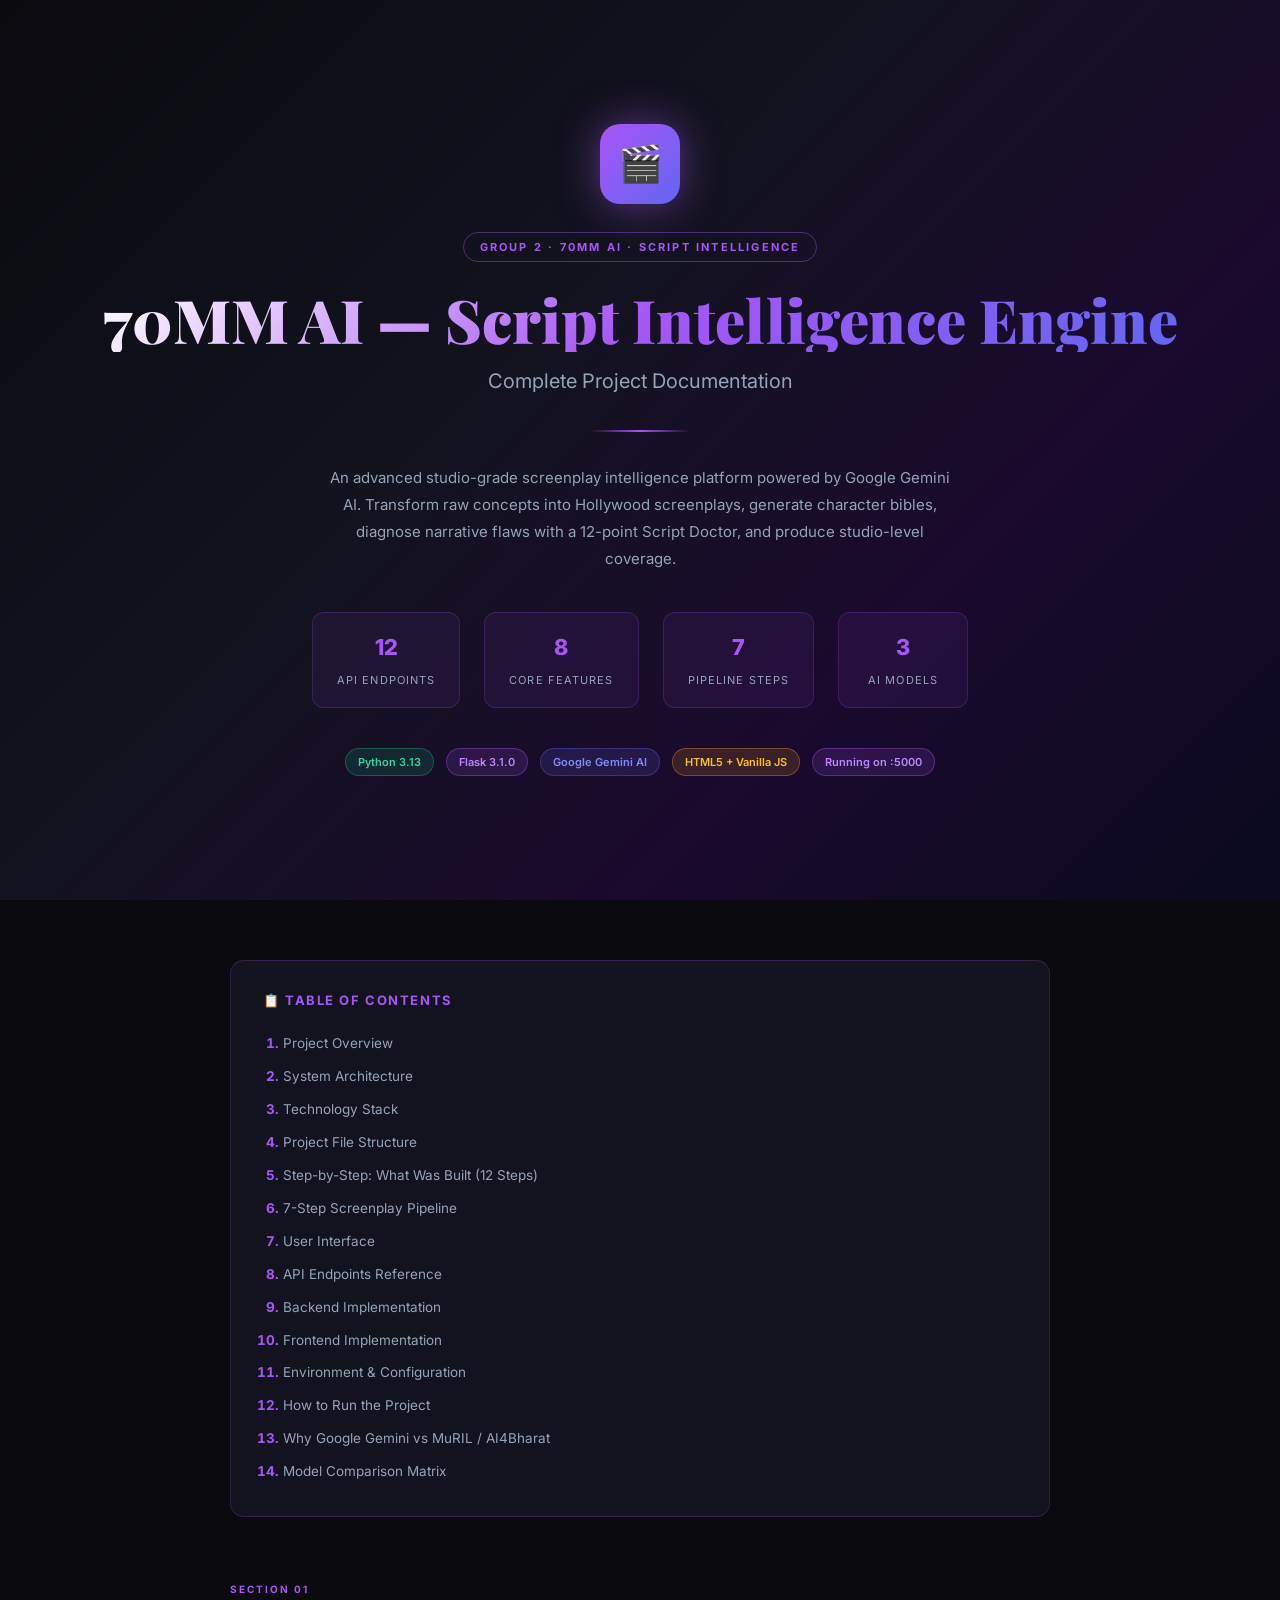
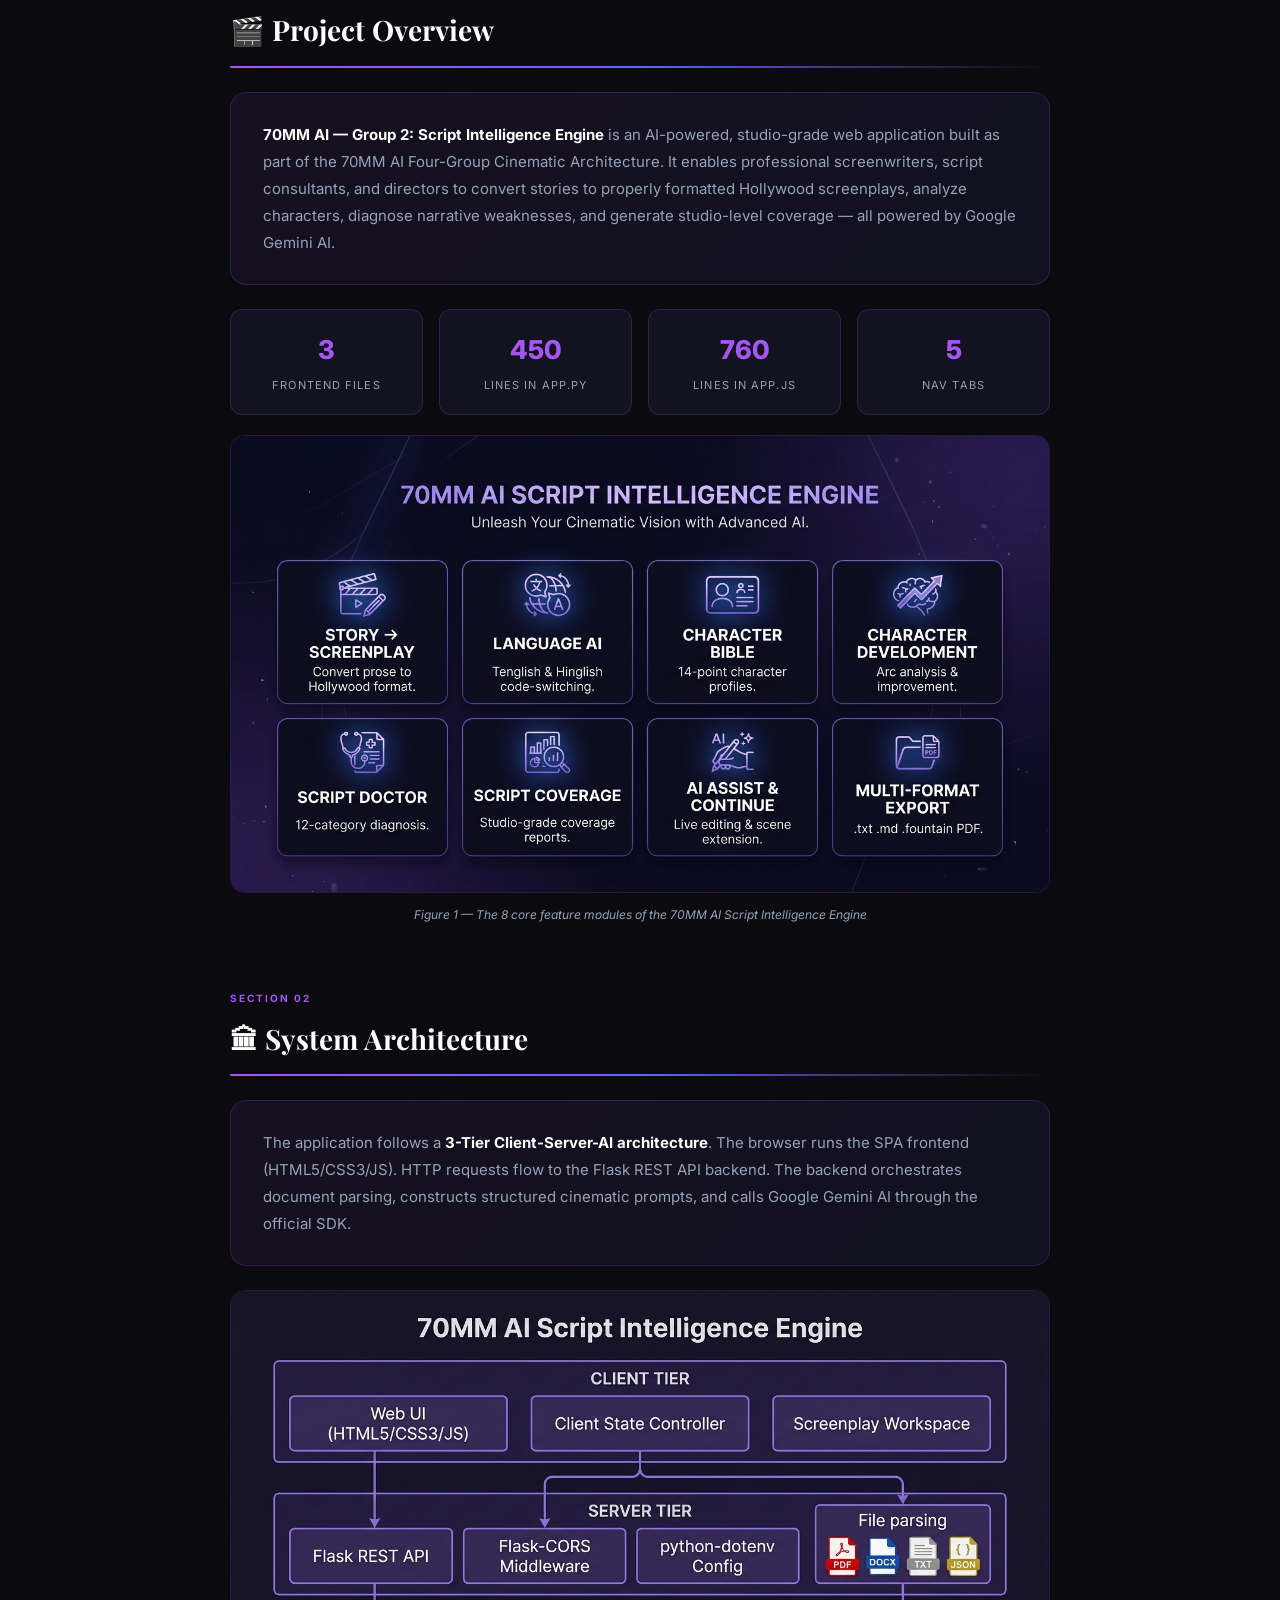
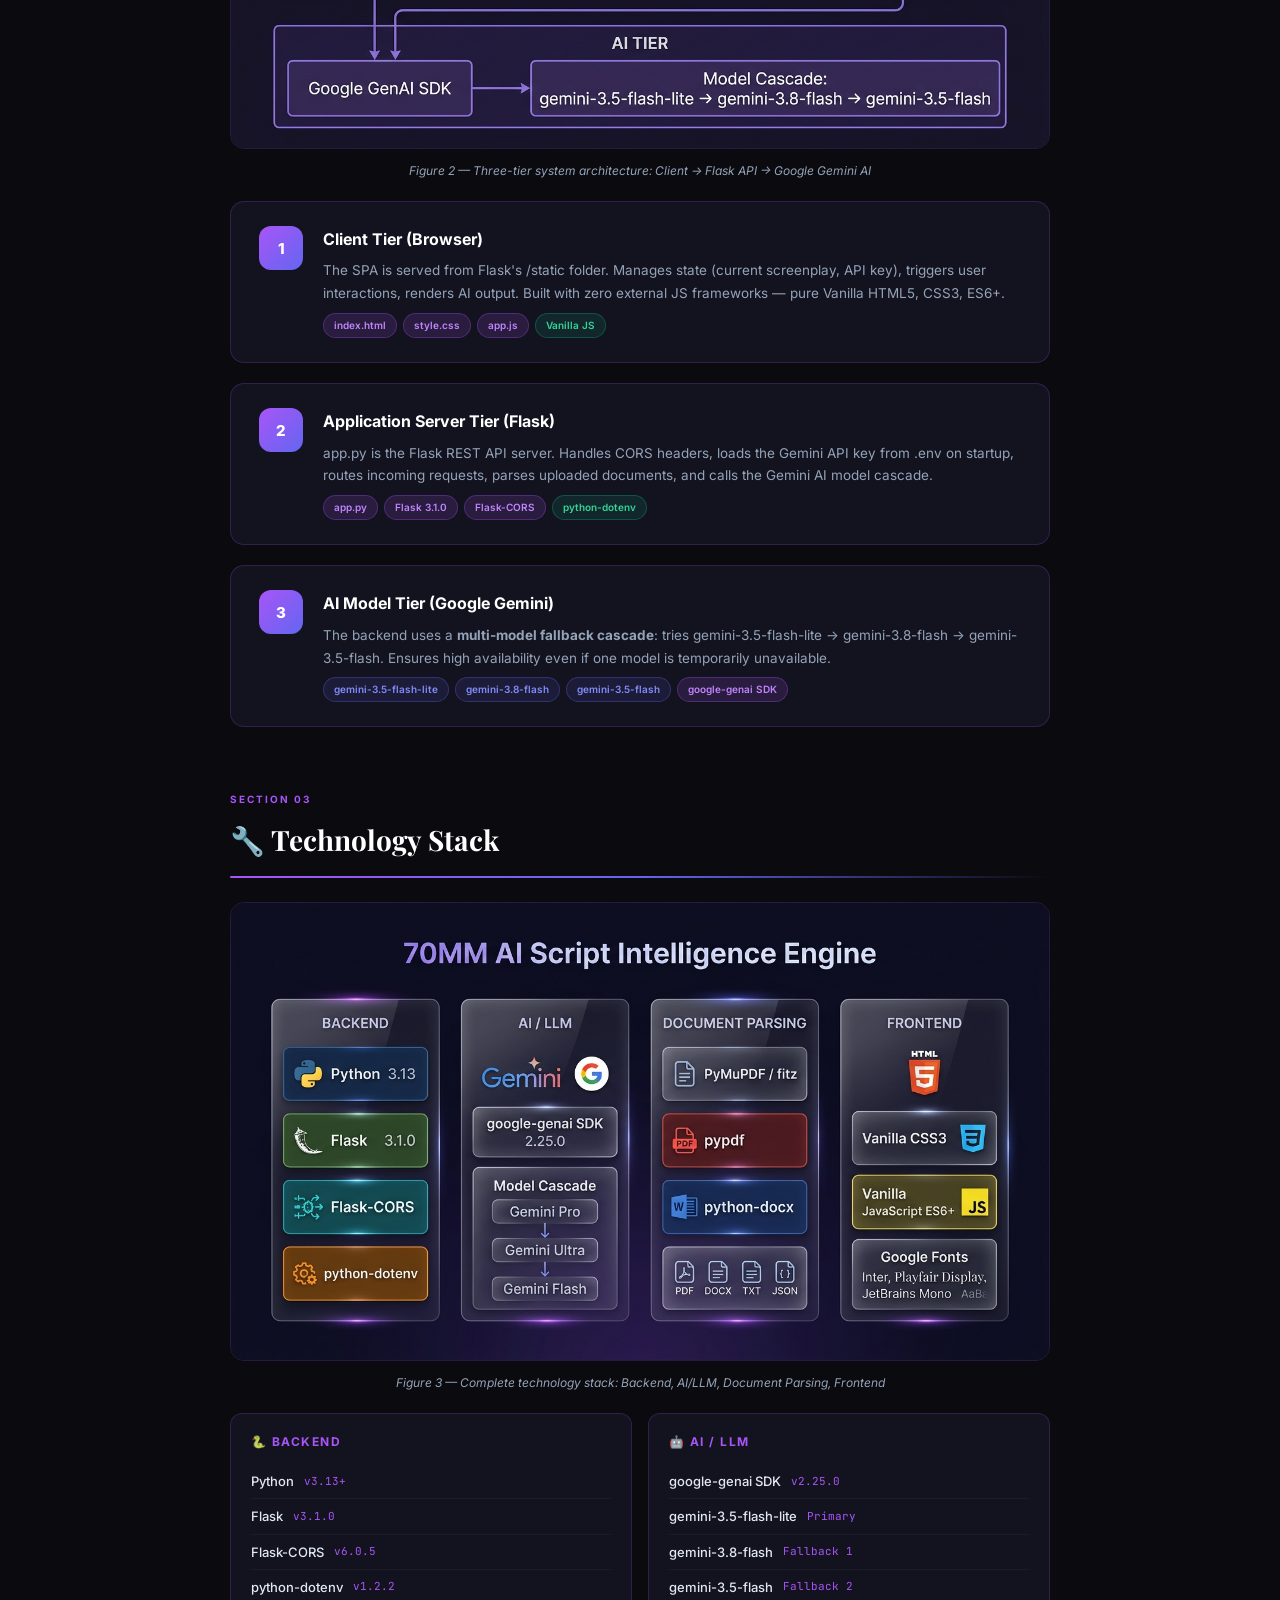
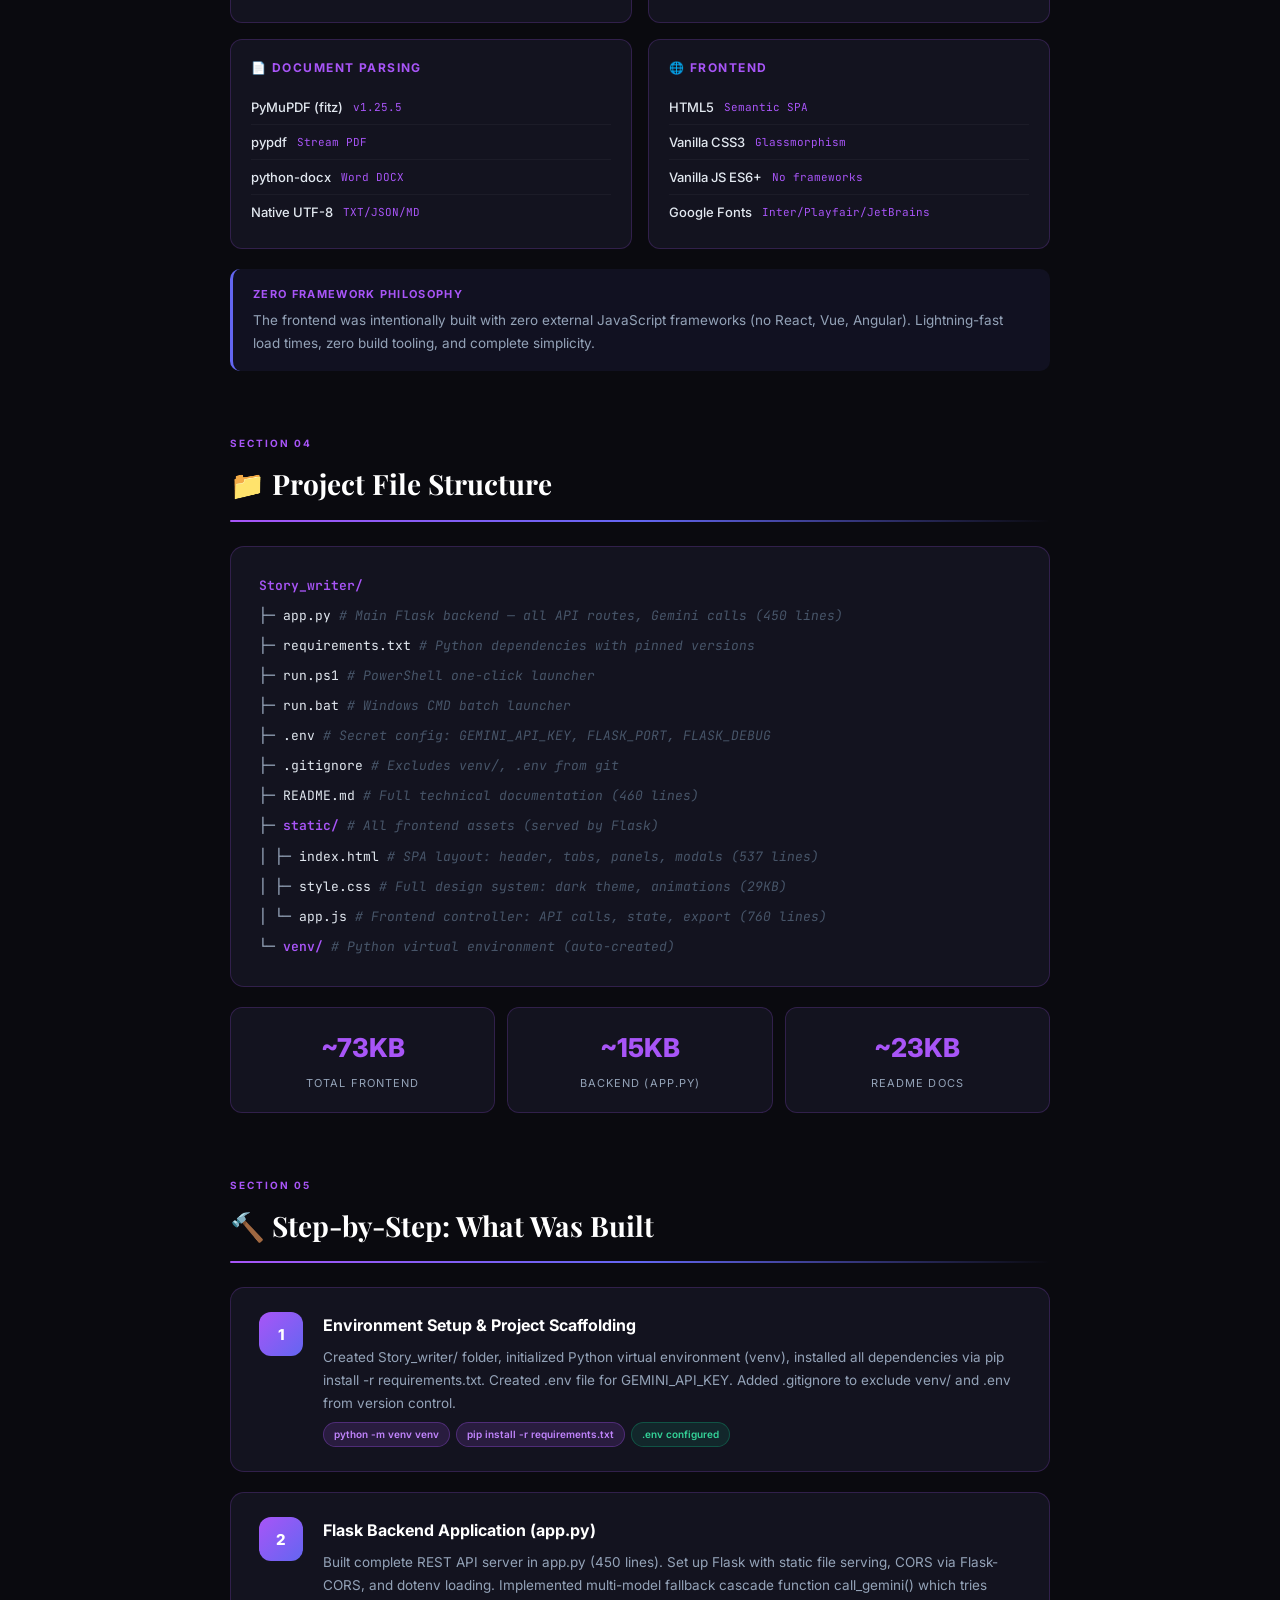
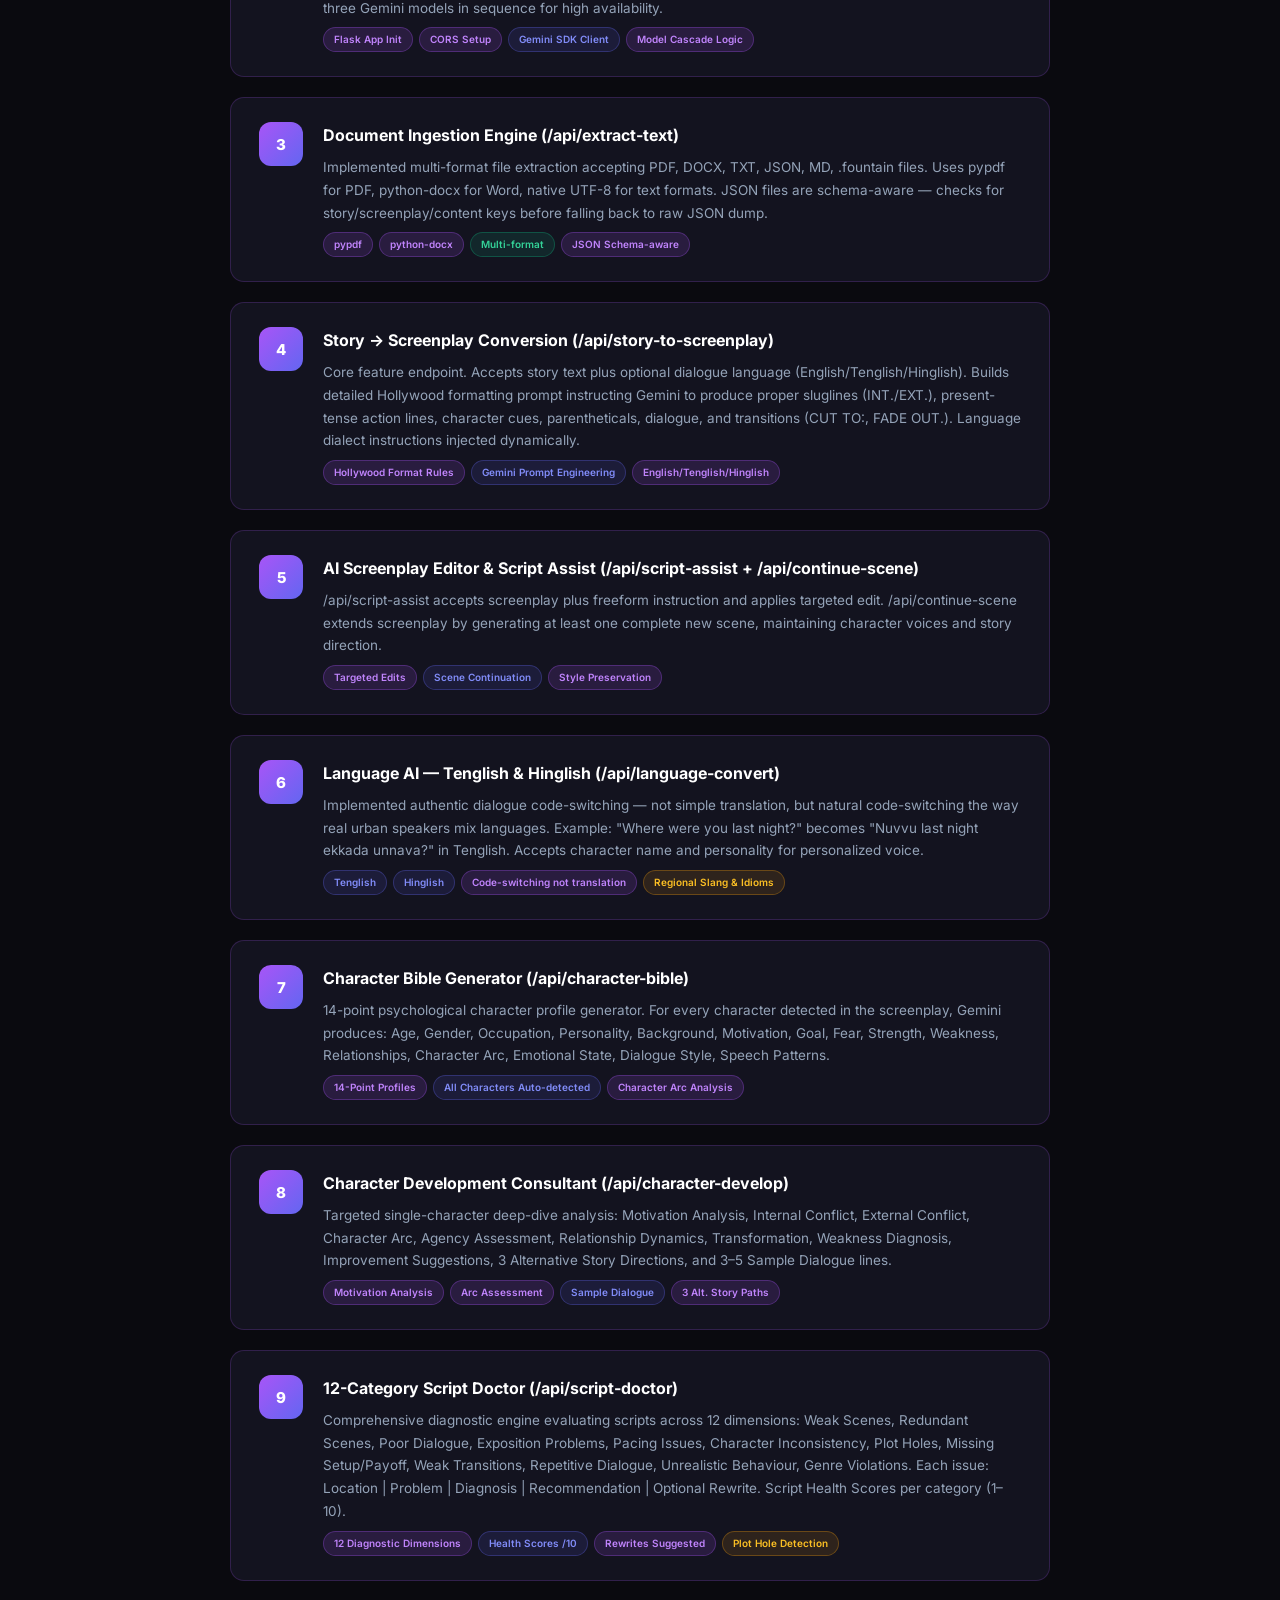
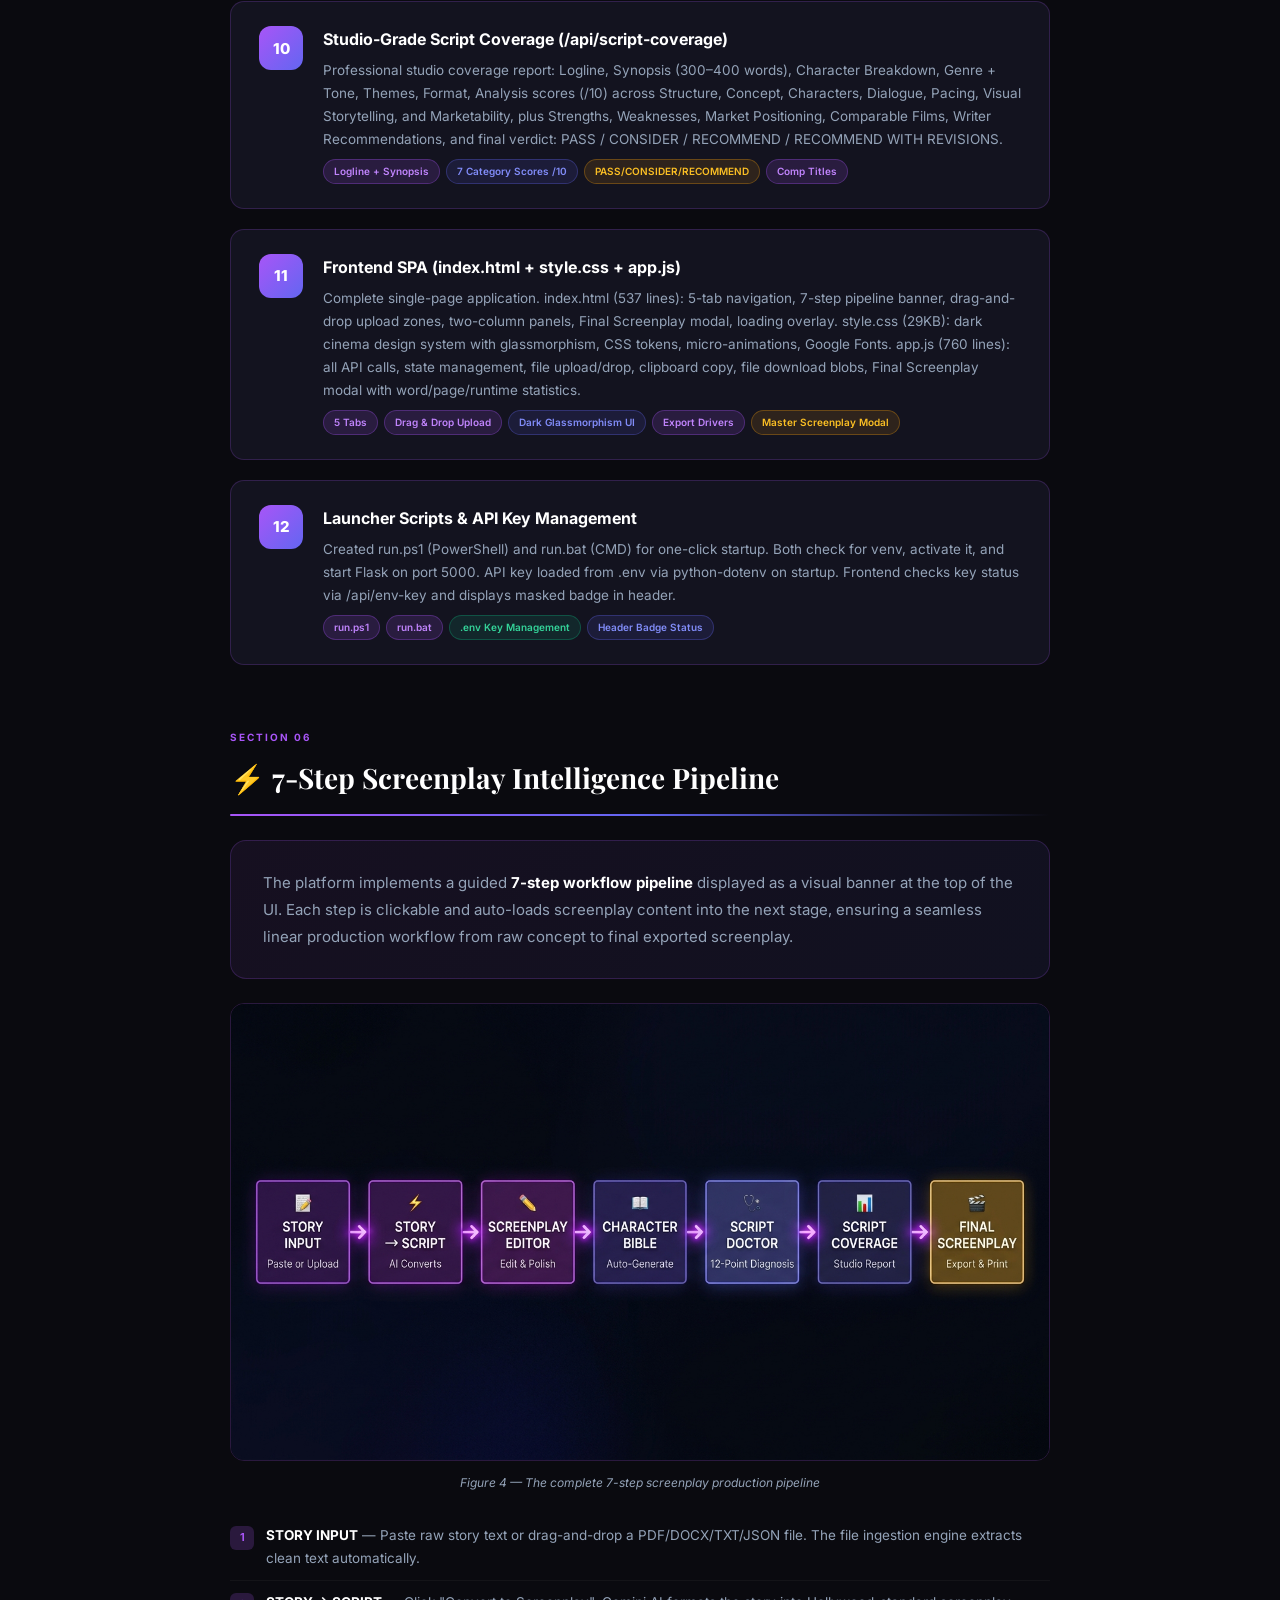
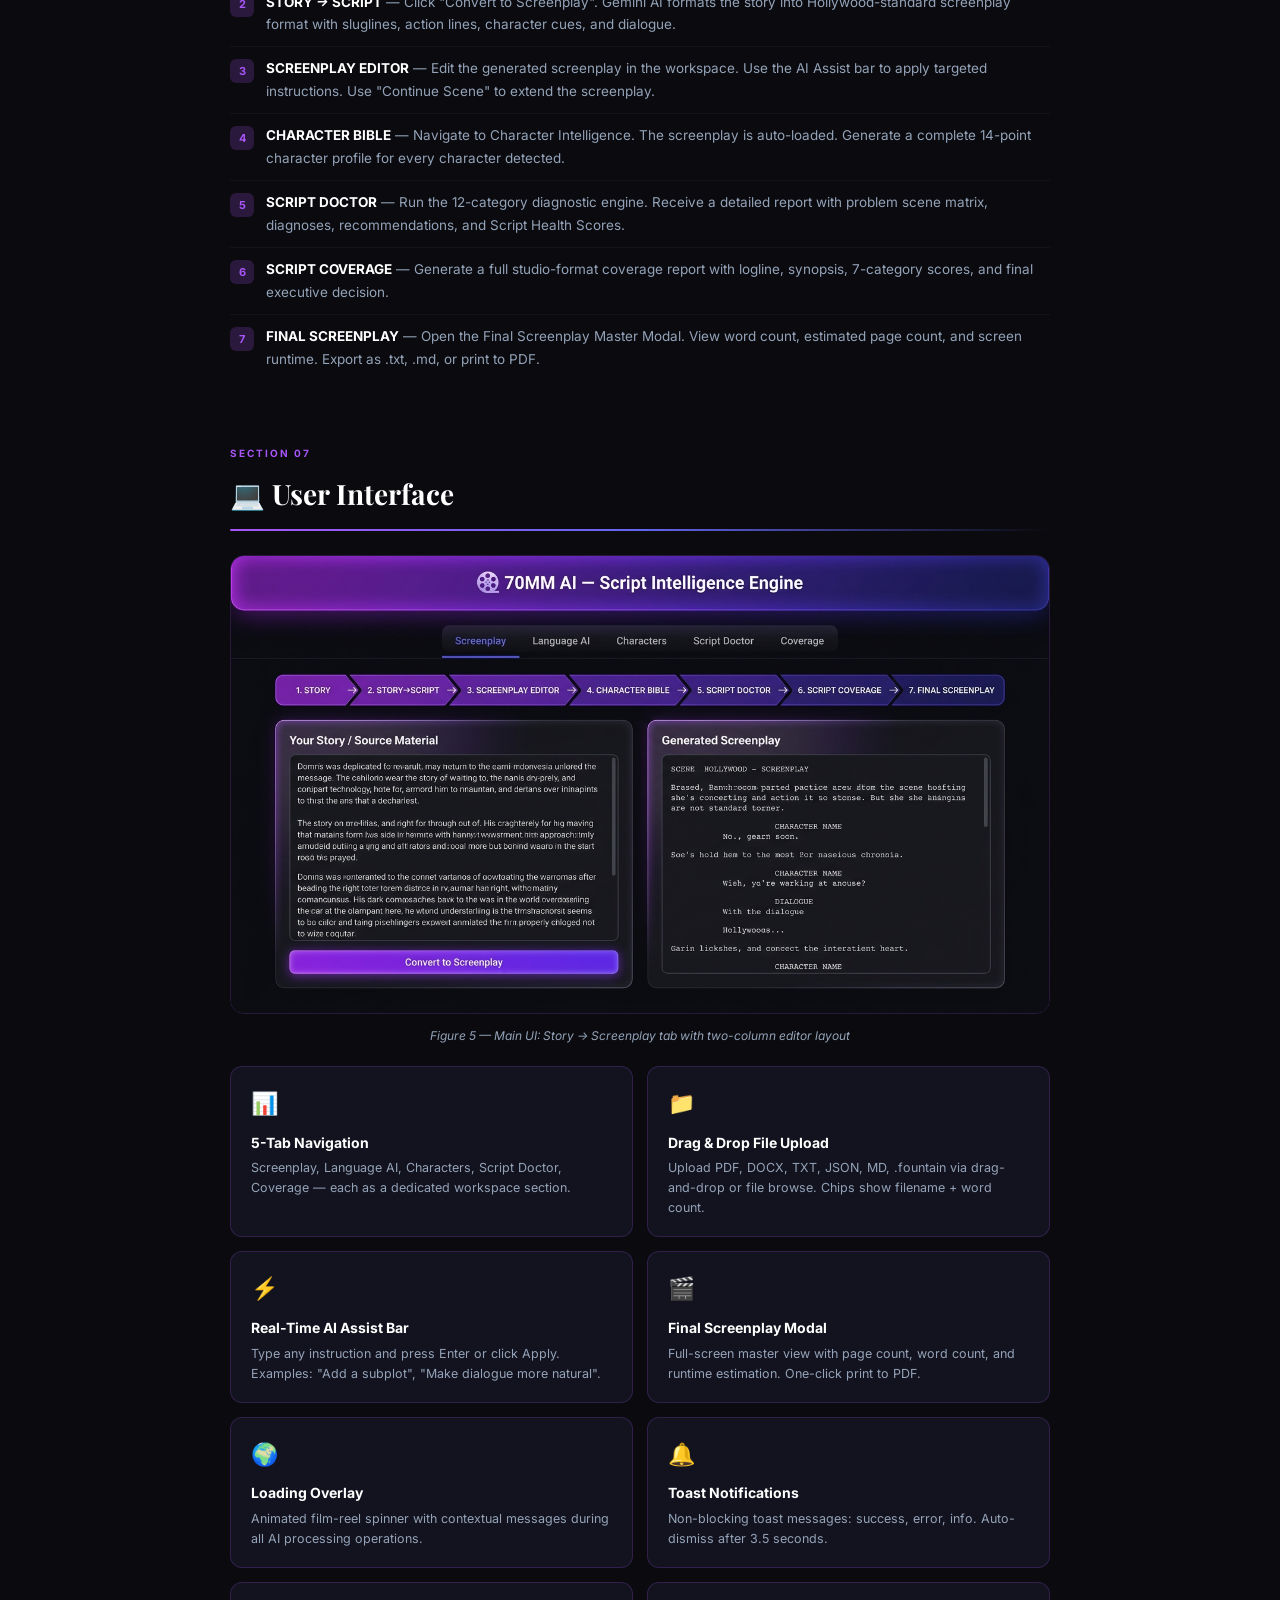
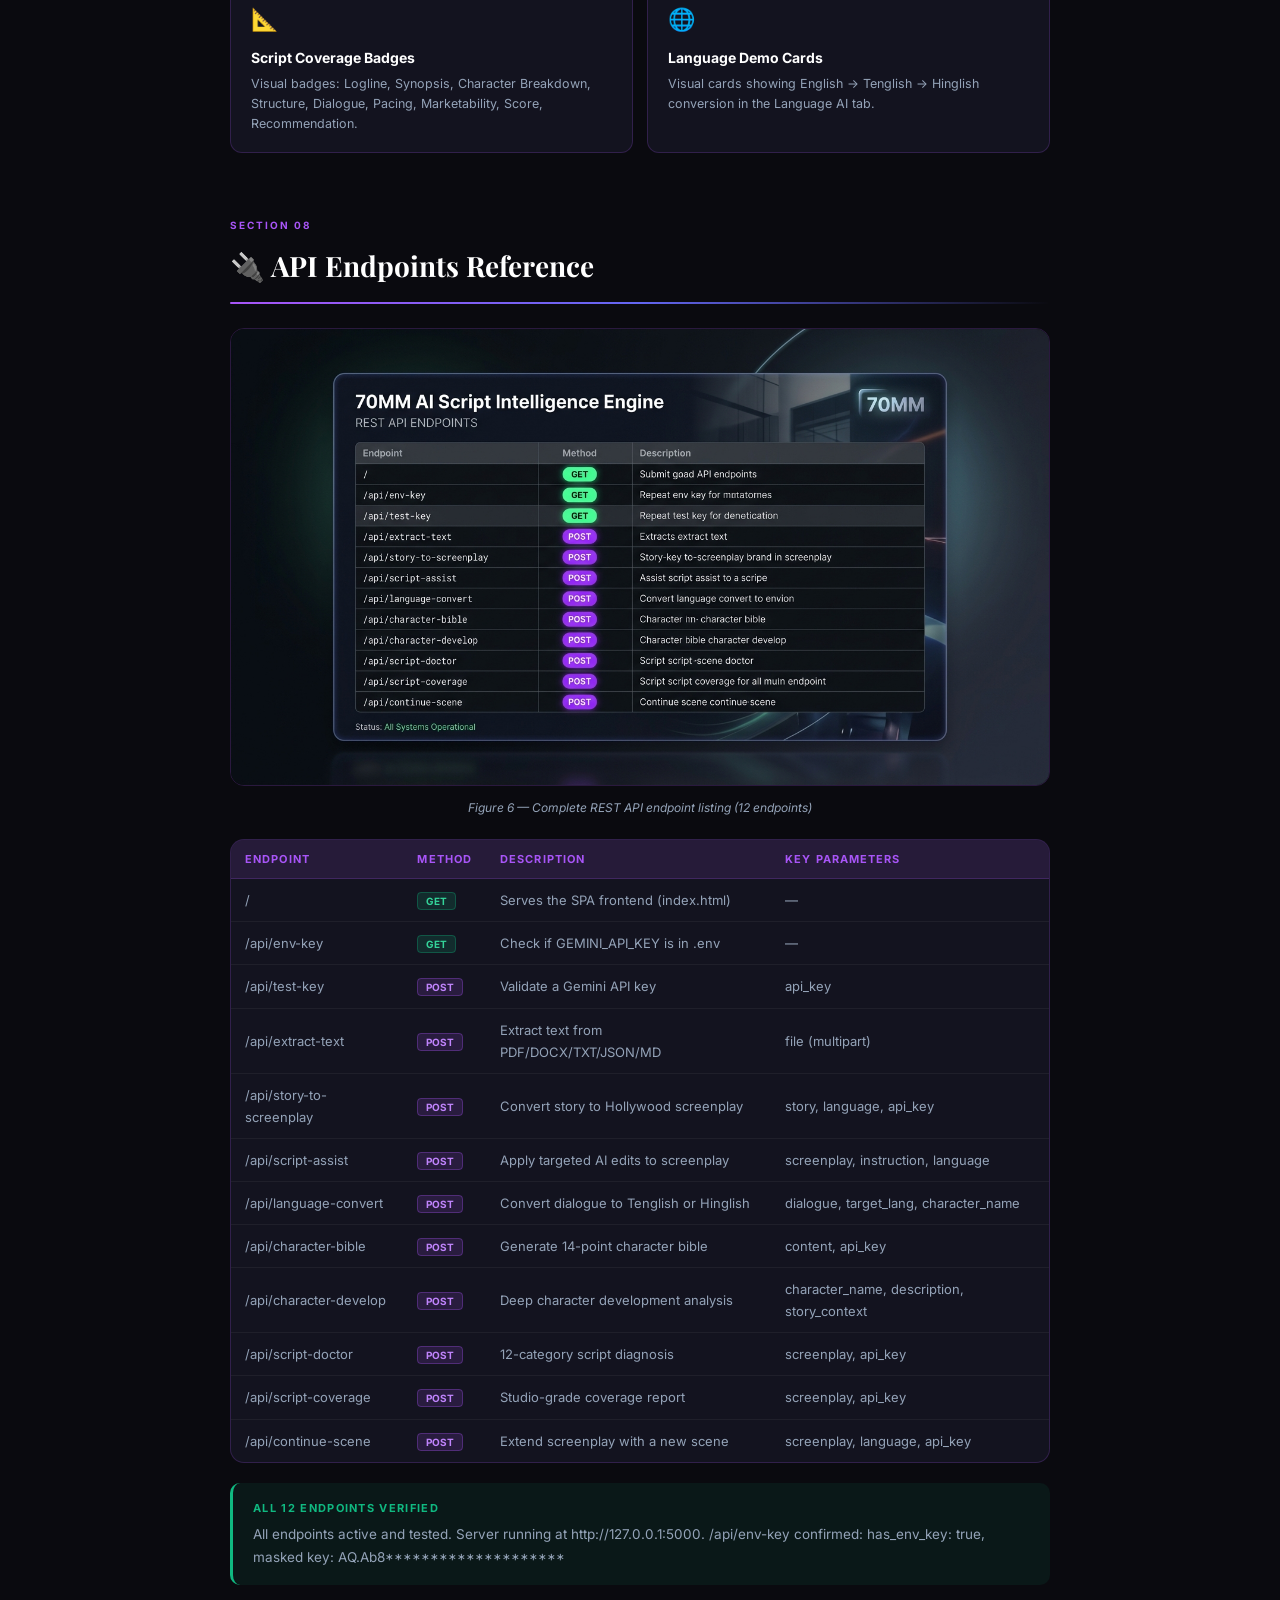
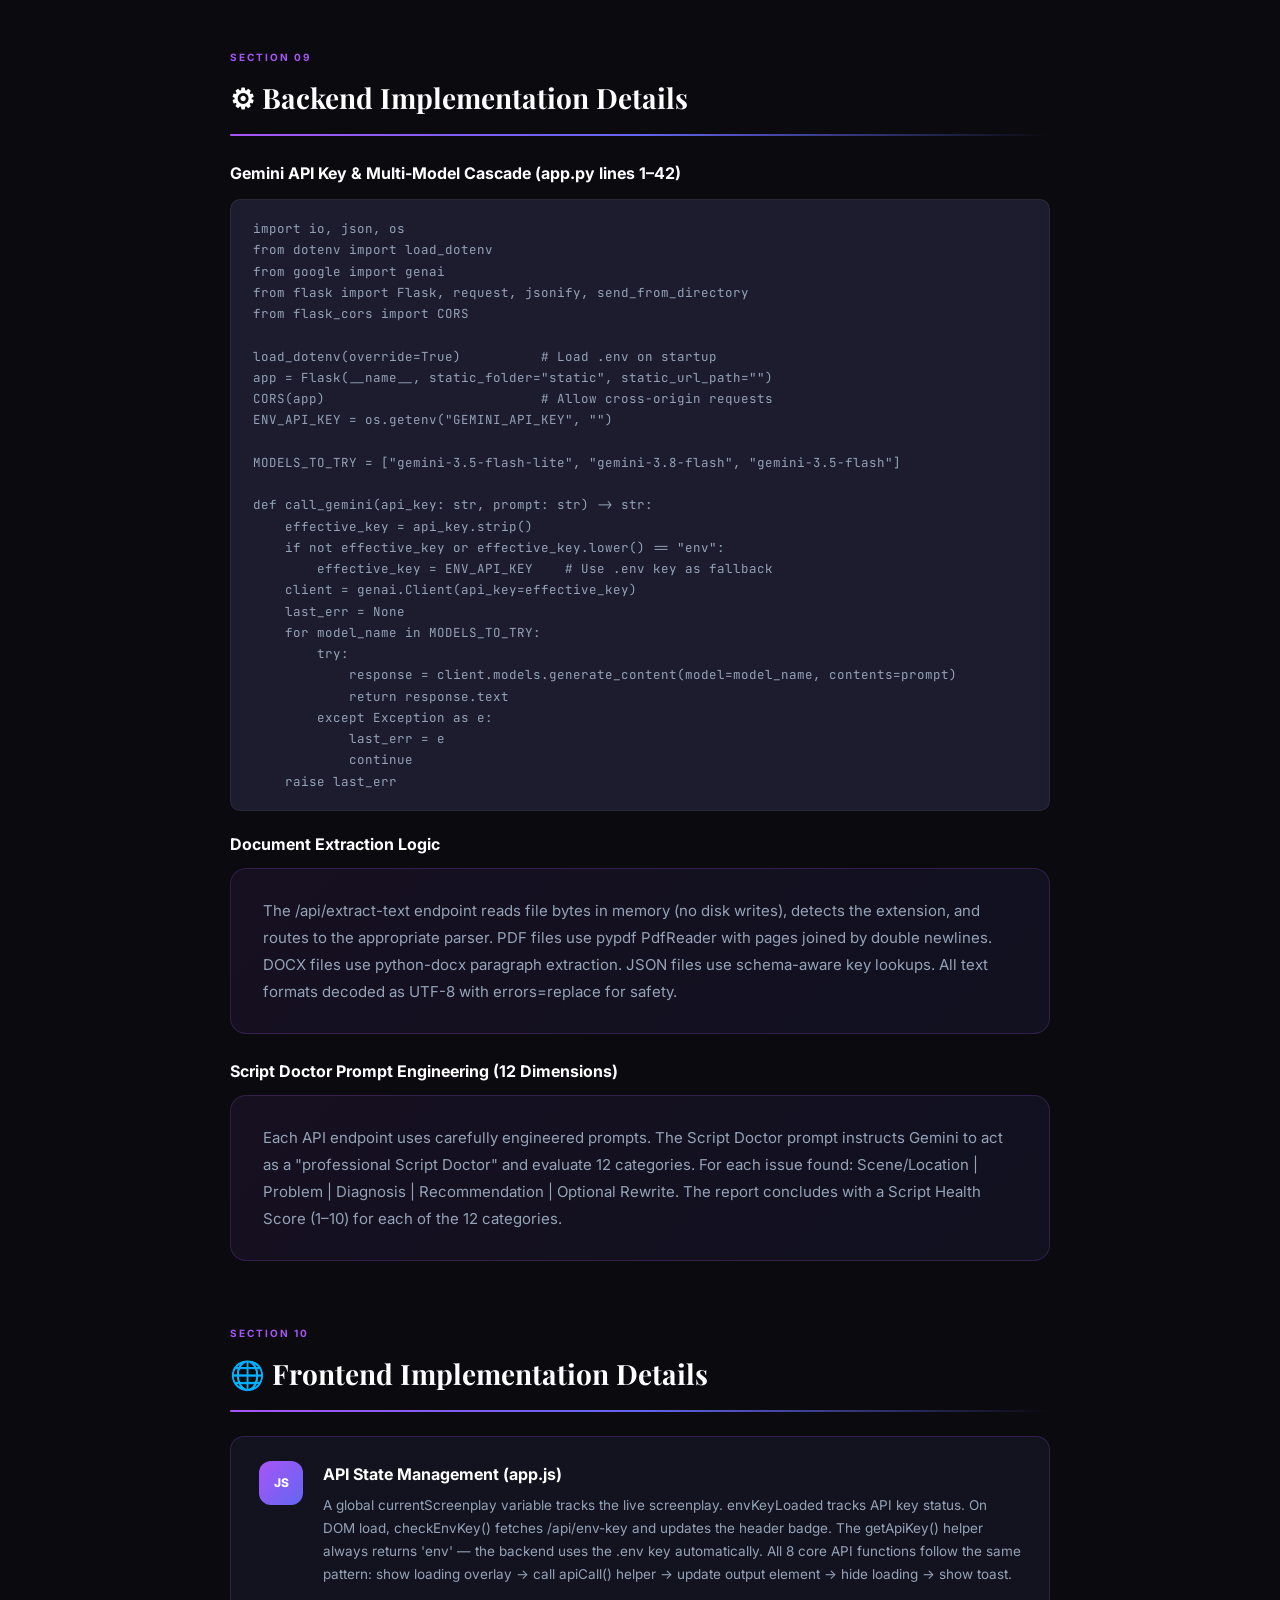
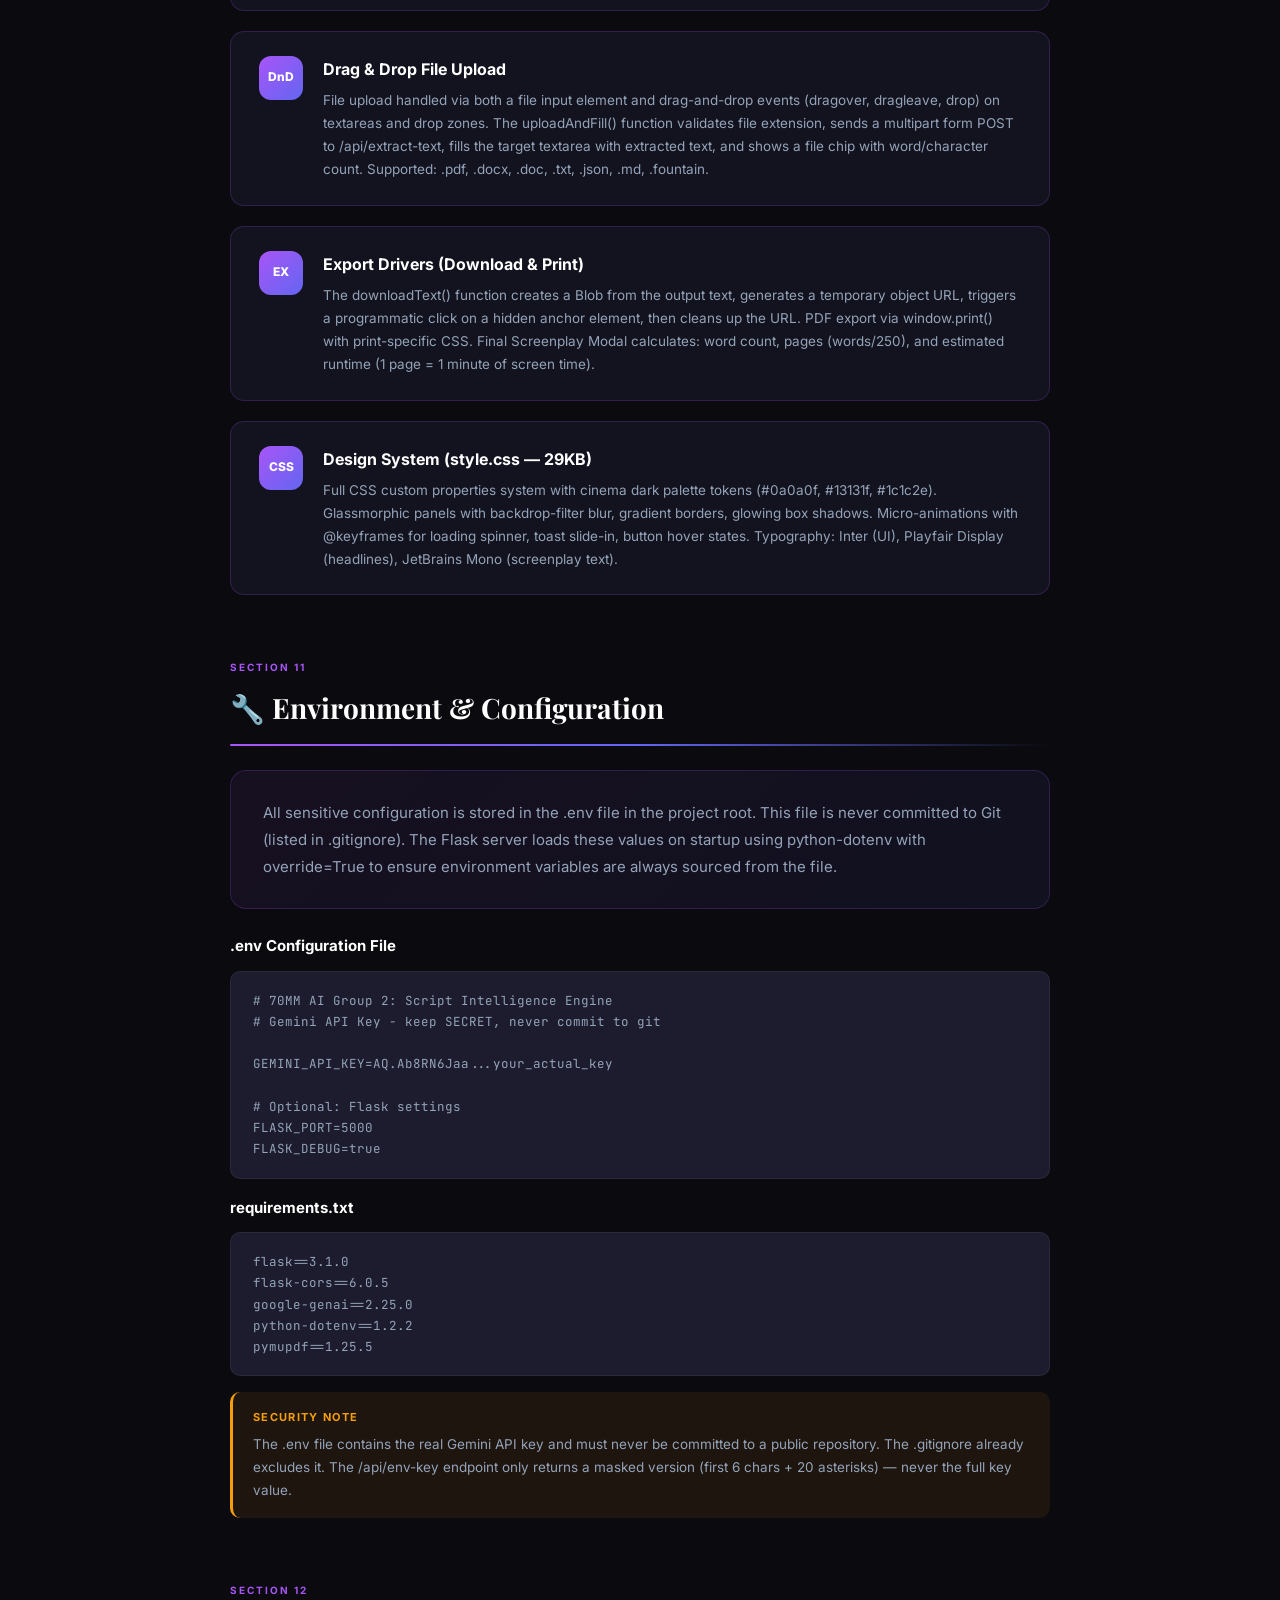
==== static/project_report.html @ 2b86a329 "Initial commit: 70MM AI Story Writer application" ====
﻿<!DOCTYPE html><html lang='en'><head><meta charset='UTF-8'/><title>70MM AI - Project Report</title>
<link href='https://fonts.googleapis.com/css2?family=Inter:wght@400;500;600;700;800;900&family=Playfair+Display:wght@700;900&family=JetBrains+Mono:wght@400;500&display=swap' rel='stylesheet'/>
<style>
*,*::before,*::after{box-sizing:border-box;margin:0;padding:0}
:root{--bg:#0a0a0f;--s:#13131f;--s2:#1c1c2e;--b:rgba(168,85,247,.2);--a:#a855f7;--a2:#6366f1;--gold:#f59e0b;--t:#e2e8f0;--m:#94a3b8;--g:#10b981;--r:#ef4444}
body{background:var(--bg);color:var(--t);font-family:Inter,sans-serif;font-size:14px;line-height:1.7}
.cover{min-height:100vh;background:linear-gradient(135deg,#0a0a0f,#13131f 40%,#1a0a2e 70%,#0a0a1f);display:flex;flex-direction:column;align-items:center;justify-content:center;text-align:center;padding:60px 40px;page-break-after:always}
.logo{width:80px;height:80px;background:linear-gradient(135deg,#a855f7,#6366f1);border-radius:20px;display:flex;align-items:center;justify-content:center;font-size:36px;margin:0 auto 28px;box-shadow:0 0 40px rgba(168,85,247,.5)}
.ctag{font-size:11px;font-weight:700;letter-spacing:.2em;text-transform:uppercase;color:var(--a);border:1px solid rgba(168,85,247,.4);padding:5px 16px;border-radius:999px;margin-bottom:24px;display:inline-block}
.ctitle{font-family:'Playfair Display',serif;font-size:clamp(36px,6vw,60px);font-weight:900;background:linear-gradient(135deg,#fff,#a855f7 50%,#6366f1);-webkit-background-clip:text;-webkit-text-fill-color:transparent;background-clip:text;line-height:1.1;margin-bottom:12px}
.csub{font-size:20px;color:var(--m);margin-bottom:32px}.cdesc{max-width:620px;font-size:15px;color:var(--m);line-height:1.8;margin:0 auto 40px}
.mg{display:flex;gap:24px;flex-wrap:wrap;justify-content:center;margin-bottom:40px}
.mc{background:rgba(168,85,247,.08);border:1px solid var(--b);border-radius:12px;padding:16px 24px;text-align:center;min-width:130px}
.mv{font-size:22px;font-weight:800;color:var(--a);display:block}.ml{font-size:11px;text-transform:uppercase;letter-spacing:.1em;color:var(--m)}
.cdiv{width:100px;height:2px;background:linear-gradient(90deg,transparent,var(--a),transparent);margin:0 auto 32px}
.br{display:flex;gap:12px;flex-wrap:wrap;justify-content:center}
.badge{font-size:11px;font-weight:600;padding:4px 12px;border-radius:999px;background:rgba(168,85,247,.15);border:1px solid rgba(168,85,247,.35);color:#c084fc}
.bg{background:rgba(16,185,129,.15);border-color:rgba(16,185,129,.35);color:#34d399}.bb{background:rgba(99,102,241,.15);border-color:rgba(99,102,241,.35);color:#818cf8}.bgold{background:rgba(245,158,11,.15);border-color:rgba(245,158,11,.35);color:#fbbf24}
.w{max-width:900px;margin:0 auto;padding:60px 40px}.sec{margin-bottom:64px}
.sl{font-size:10px;font-weight:700;letter-spacing:.2em;text-transform:uppercase;color:var(--a);margin-bottom:8px}
.st{font-family:'Playfair Display',serif;font-size:28px;font-weight:700;color:#fff;margin-bottom:4px}
.sd{height:2px;background:linear-gradient(90deg,var(--a),var(--a2),transparent);margin:12px 0 24px;border-radius:2px}
.box{background:linear-gradient(135deg,rgba(168,85,247,.08),rgba(99,102,241,.08));border:1px solid var(--b);border-radius:16px;padding:28px 32px;margin-bottom:24px}
.box p{color:var(--m);line-height:1.8;font-size:15px}.steps{display:flex;flex-direction:column;gap:20px}
.step{background:var(--s);border:1px solid var(--b);border-radius:14px;padding:24px 28px;display:flex;gap:20px;align-items:flex-start;page-break-inside:avoid}
.sn{width:44px;height:44px;min-width:44px;border-radius:12px;background:linear-gradient(135deg,var(--a),var(--a2));display:flex;align-items:center;justify-content:center;font-size:15px;font-weight:800;color:#fff;flex-shrink:0}
.sb h3{font-size:16px;font-weight:700;color:#fff;margin-bottom:6px}.sb p{color:var(--m);font-size:13.5px;line-height:1.7}
.tags{margin-top:8px;display:flex;flex-wrap:wrap;gap:6px}
.tag{font-size:10px;font-weight:600;padding:3px 10px;border-radius:999px;background:rgba(168,85,247,.15);border:1px solid rgba(168,85,247,.3);color:#c084fc}
.tg{background:rgba(16,185,129,.12);border-color:rgba(16,185,129,.3);color:#34d399}.tb{background:rgba(99,102,241,.12);border-color:rgba(99,102,241,.3);color:#818cf8}.tgo{background:rgba(245,158,11,.12);border-color:rgba(245,158,11,.3);color:#fbbf24}
.ftree{background:var(--s);border:1px solid var(--b);border-radius:14px;padding:24px 28px;font-family:'JetBrains Mono',monospace;font-size:13px}
.row{padding:4px 0;color:var(--m)}.dir{color:var(--a);font-weight:600}.ff{color:var(--t)}.cm{color:#475569;font-style:italic}
table{width:100%;border-collapse:collapse}
th{text-align:left;padding:10px 14px;font-size:11px;font-weight:700;letter-spacing:.1em;text-transform:uppercase;color:var(--a);border-bottom:1px solid var(--b);background:rgba(168,85,247,.12)}
td{padding:10px 14px;font-size:13px;border-bottom:1px solid rgba(255,255,255,.05);color:var(--m)}
tr:last-child td{border-bottom:none}.tw{background:var(--s);border:1px solid var(--b);border-radius:14px;overflow:hidden}
.mget{background:rgba(16,185,129,.15);border:1px solid rgba(16,185,129,.3);color:#34d399;border-radius:4px;padding:2px 8px;font-size:10px;font-weight:700}
.mpost{background:rgba(168,85,247,.15);border:1px solid rgba(168,85,247,.3);color:#c084fc;border-radius:4px;padding:2px 8px;font-size:10px;font-weight:700}
.tg2{display:grid;grid-template-columns:repeat(2,1fr);gap:16px}.tc{background:var(--s);border:1px solid var(--b);border-radius:12px;padding:18px 20px}
.tc h4{font-size:12px;font-weight:700;text-transform:uppercase;letter-spacing:.12em;color:var(--a);margin-bottom:12px}
.ti{display:flex;align-items:center;gap:10px;padding:6px 0;border-bottom:1px solid rgba(255,255,255,.04);font-size:13px;color:var(--m)}
.ti:last-child{border-bottom:none}.tn{color:var(--t);font-weight:500}.tv{color:var(--a);font-size:11px;font-family:'JetBrains Mono',monospace}
pre.code{background:var(--s2);border:1px solid rgba(255,255,255,.06);border-radius:10px;padding:18px 22px;font-family:'JetBrains Mono',monospace;font-size:12.5px;color:#94a3b8;line-height:1.7;overflow-x:auto;margin:12px 0;white-space:pre-wrap}
.callout{border-radius:10px;padding:16px 20px;margin:16px 0;border-left:3px solid}
.ci{background:rgba(99,102,241,.08);border-color:var(--a2)}.cs{background:rgba(16,185,129,.08);border-color:var(--g)}.cw{background:rgba(245,158,11,.08);border-color:var(--gold)}
.ctt{font-size:11px;font-weight:700;text-transform:uppercase;letter-spacing:.12em;margin-bottom:6px}
.ci .ctt{color:var(--a)}.cs .ctt{color:var(--g)}.cw .ctt{color:var(--gold)}.callout p{color:var(--m);font-size:13.5px;line-height:1.7}
.fg{display:grid;grid-template-columns:repeat(2,1fr);gap:14px}.fc{background:var(--s);border:1px solid var(--b);border-radius:12px;padding:18px 20px}
.fi{font-size:22px;margin-bottom:8px;display:block}.ft{font-size:14px;font-weight:700;color:#fff;margin-bottom:4px}.fd{font-size:12.5px;color:var(--m);line-height:1.6}
.yes{color:var(--g);font-weight:700}.no{color:var(--r)}
.dimg{width:100%;border-radius:14px;border:1px solid var(--b);display:block;margin:20px 0}
.icap{text-align:center;font-size:12px;color:var(--m);margin-top:-8px;margin-bottom:20px;font-style:italic}
.pb{page-break-before:always}.toc{background:var(--s);border:1px solid var(--b);border-radius:14px;padding:28px 32px}
.toct{font-size:13px;font-weight:700;text-transform:uppercase;letter-spacing:.12em;color:var(--a);margin-bottom:16px}
.toc ol{list-style:decimal;padding-left:20px}.toc li{padding:5px 0;color:var(--m);font-size:13.5px}.toc li::marker{color:var(--a);font-weight:700}
.sg{display:grid;grid-template-columns:repeat(4,1fr);gap:16px;margin:20px 0}.sc{background:var(--s);border:1px solid var(--b);border-radius:12px;padding:18px 16px;text-align:center}
.sv{font-size:26px;font-weight:800;color:var(--a);display:block}.sl2{font-size:11px;text-transform:uppercase;letter-spacing:.1em;color:var(--m);margin-top:4px}
.nl{list-style:none;padding:0}.nl li{display:flex;gap:12px;align-items:flex-start;padding:10px 0;border-bottom:1px solid rgba(255,255,255,.04);color:var(--m);font-size:13.5px;line-height:1.7}
.nl li:last-child{border-bottom:none}.lnum{min-width:24px;height:24px;border-radius:6px;background:rgba(168,85,247,.2);display:flex;align-items:center;justify-content:center;font-size:11px;font-weight:700;color:var(--a);margin-top:2px;flex-shrink:0}
.footer{text-align:center;padding:40px;color:var(--m);font-size:12px;border-top:1px solid var(--b);margin-top:60px}.bw{color:#fff}
@media print{body{background:#0a0a0f!important}*{-webkit-print-color-adjust:exact!important;print-color-adjust:exact!important}.pb{page-break-before:always}}
</style></head><body>

<div class='cover'>
  <div class='logo'>&#127916;</div>
  <div class='ctag'>Group 2 &middot; 70MM AI &middot; Script Intelligence</div>
  <h1 class='ctitle'>70MM AI &#8212; Script Intelligence Engine</h1>
  <p class='csub'>Complete Project Documentation</p>
  <div class='cdiv'></div>
  <p class='cdesc'>An advanced studio-grade screenplay intelligence platform powered by Google Gemini AI. Transform raw concepts into Hollywood screenplays, generate character bibles, diagnose narrative flaws with a 12-point Script Doctor, and produce studio-level coverage.</p>
  <div class='mg'>
    <div class='mc'><span class='mv'>12</span><span class='ml'>API Endpoints</span></div>
    <div class='mc'><span class='mv'>8</span><span class='ml'>Core Features</span></div>
    <div class='mc'><span class='mv'>7</span><span class='ml'>Pipeline Steps</span></div>
    <div class='mc'><span class='mv'>3</span><span class='ml'>AI Models</span></div>
  </div>
  <div class='br'>
    <span class='badge bg'>Python 3.13</span>
    <span class='badge'>Flask 3.1.0</span>
    <span class='badge bb'>Google Gemini AI</span>
    <span class='badge bgold'>HTML5 + Vanilla JS</span>
    <span class='badge'>Running on :5000</span>
  </div>
</div>
<div class='w'>
<div class='sec'><div class='toc'>
  <div class='toct'>&#128203; Table of Contents</div>
  <ol>
    <li>Project Overview</li><li>System Architecture</li><li>Technology Stack</li><li>Project File Structure</li>
    <li>Step-by-Step: What Was Built (12 Steps)</li><li>7-Step Screenplay Pipeline</li><li>User Interface</li>
    <li>API Endpoints Reference</li><li>Backend Implementation</li><li>Frontend Implementation</li>
    <li>Environment &amp; Configuration</li><li>How to Run the Project</li>
    <li>Why Google Gemini vs MuRIL / AI4Bharat</li><li>Model Comparison Matrix</li>
  </ol>
</div></div>

<div class="sec pb"><div class="sl">Section 01</div><h2 class="st">&#127916; Project Overview</h2><div class="sd"></div>
<div class="box"><p><strong class="bw">70MM AI &#8212; Group 2: Script Intelligence Engine</strong> is an AI-powered, studio-grade web application built as part of the 70MM AI Four-Group Cinematic Architecture. It enables professional screenwriters, script consultants, and directors to convert stories to properly formatted Hollywood screenplays, analyze characters, diagnose narrative weaknesses, and generate studio-level coverage &#8212; all powered by Google Gemini AI.</p></div>
<div class="sg"><div class="sc"><span class="sv">3</span><span class="sl2">Frontend Files</span></div><div class="sc"><span class="sv">450</span><span class="sl2">Lines in app.py</span></div><div class="sc"><span class="sv">760</span><span class="sl2">Lines in app.js</span></div><div class="sc"><span class="sv">5</span><span class="sl2">Nav Tabs</span></div></div>
<img src="[data-uri]" class="dimg" alt="Features"/><p class="icap">Figure 1 &#8212; The 8 core feature modules of the 70MM AI Script Intelligence Engine</p>
</div>

<div class="sec pb"><div class="sl">Section 02</div><h2 class="st">&#127963; System Architecture</h2><div class="sd"></div>
<div class="box"><p>The application follows a <strong class="bw">3-Tier Client-Server-AI architecture</strong>. The browser runs the SPA frontend (HTML5/CSS3/JS). HTTP requests flow to the Flask REST API backend. The backend orchestrates document parsing, constructs structured cinematic prompts, and calls Google Gemini AI through the official SDK.</p></div>
<img src="[data-uri]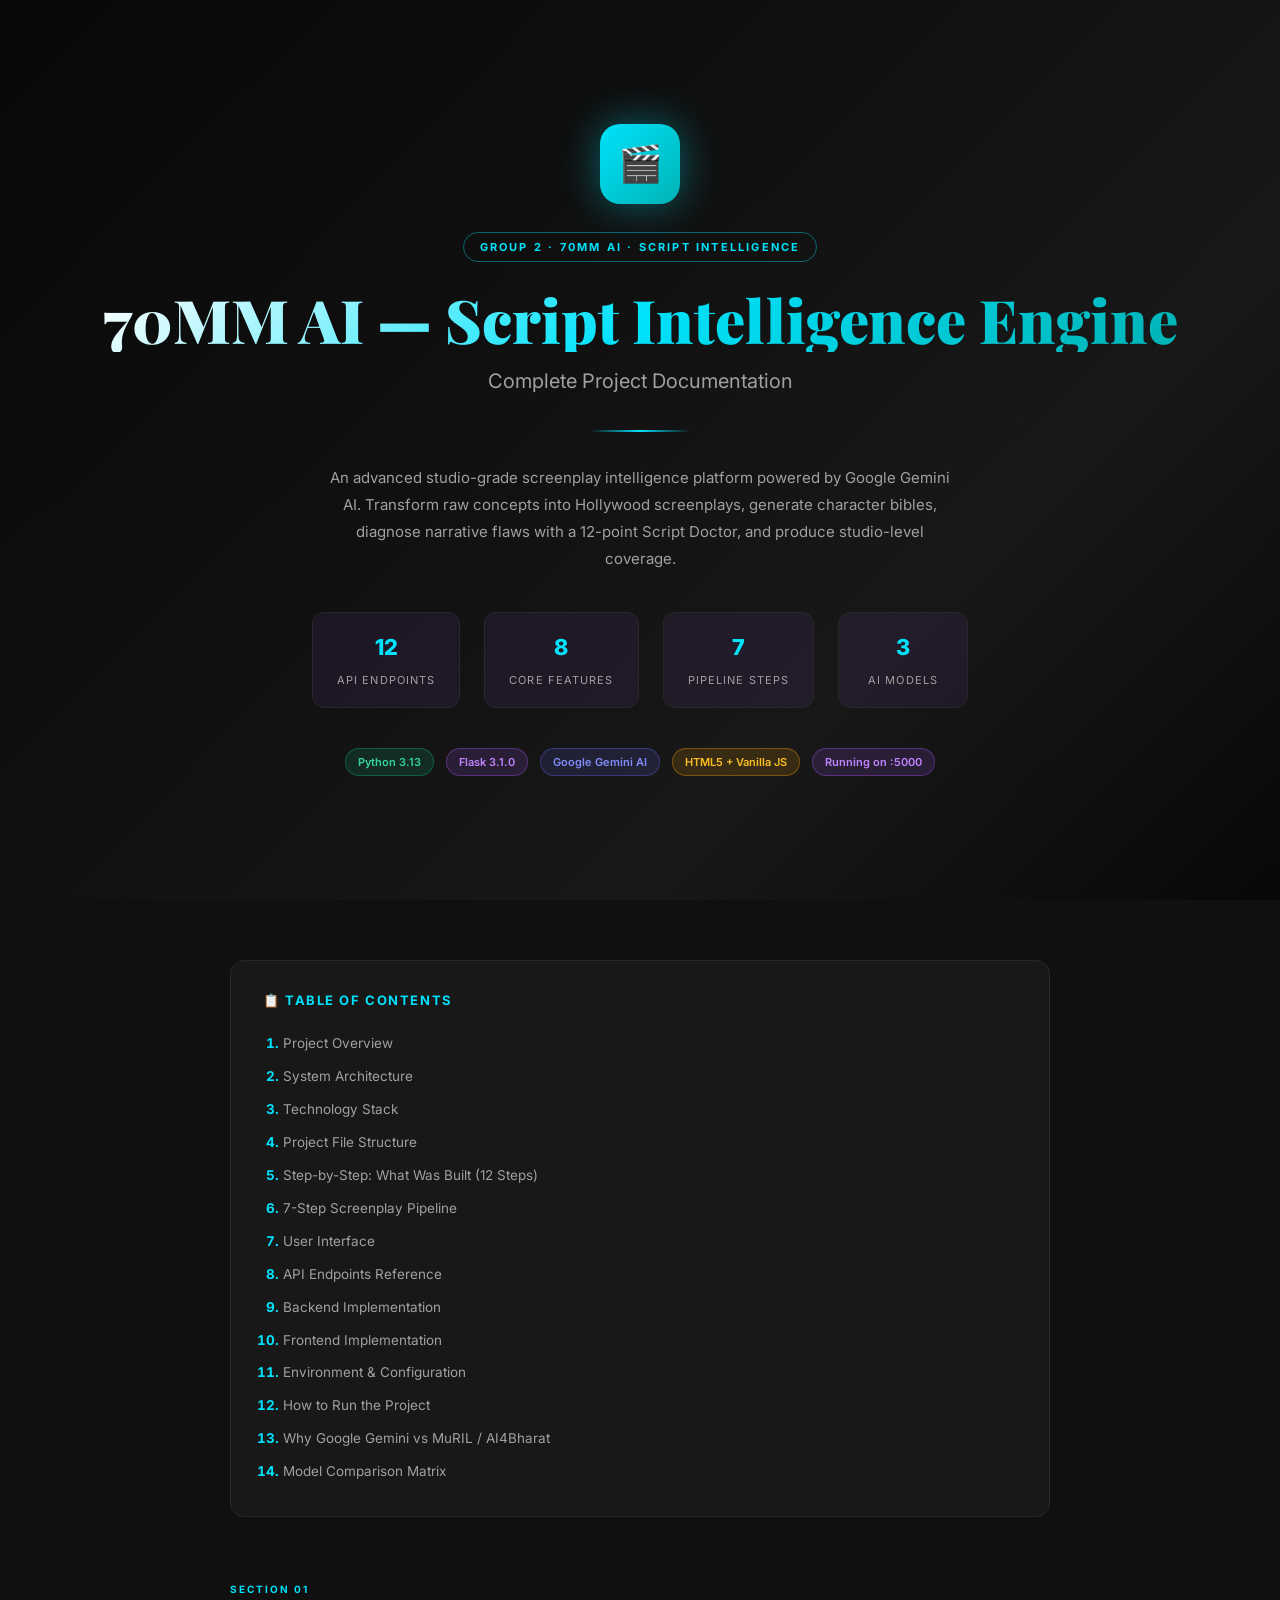
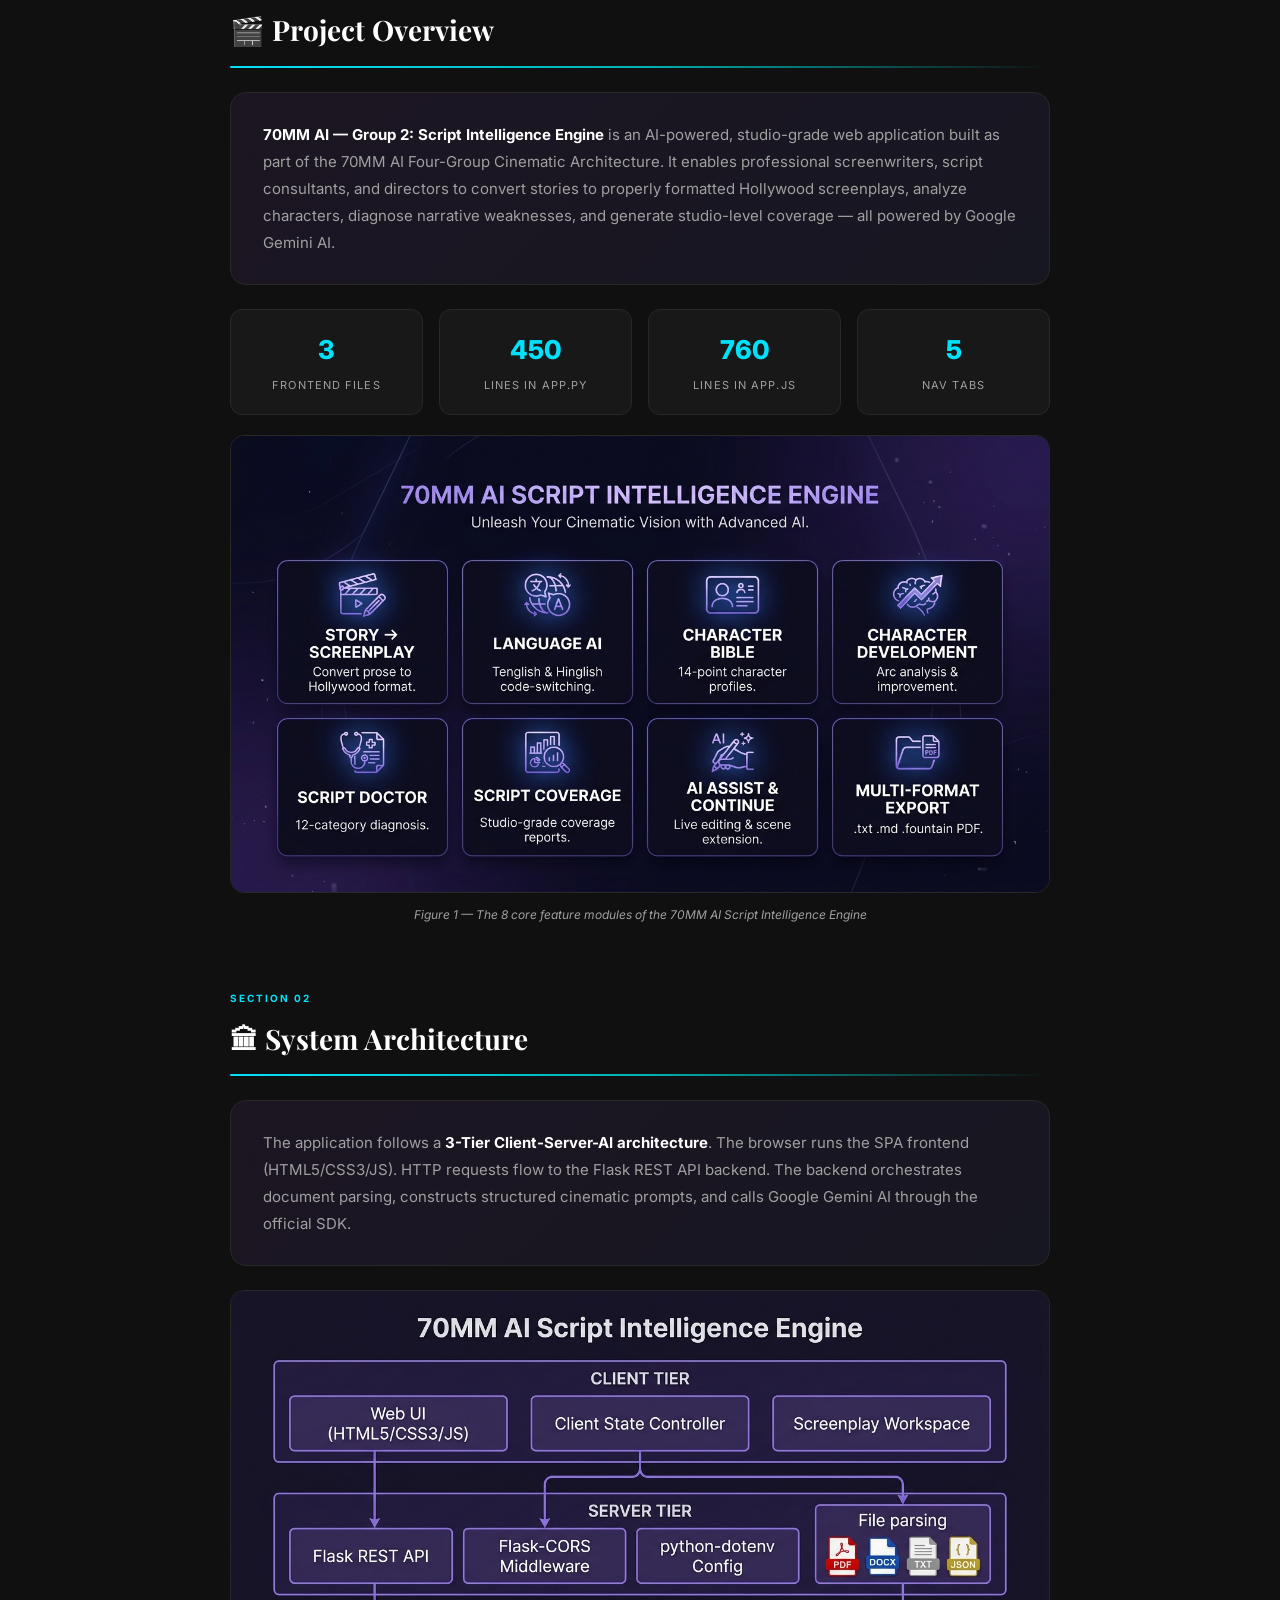
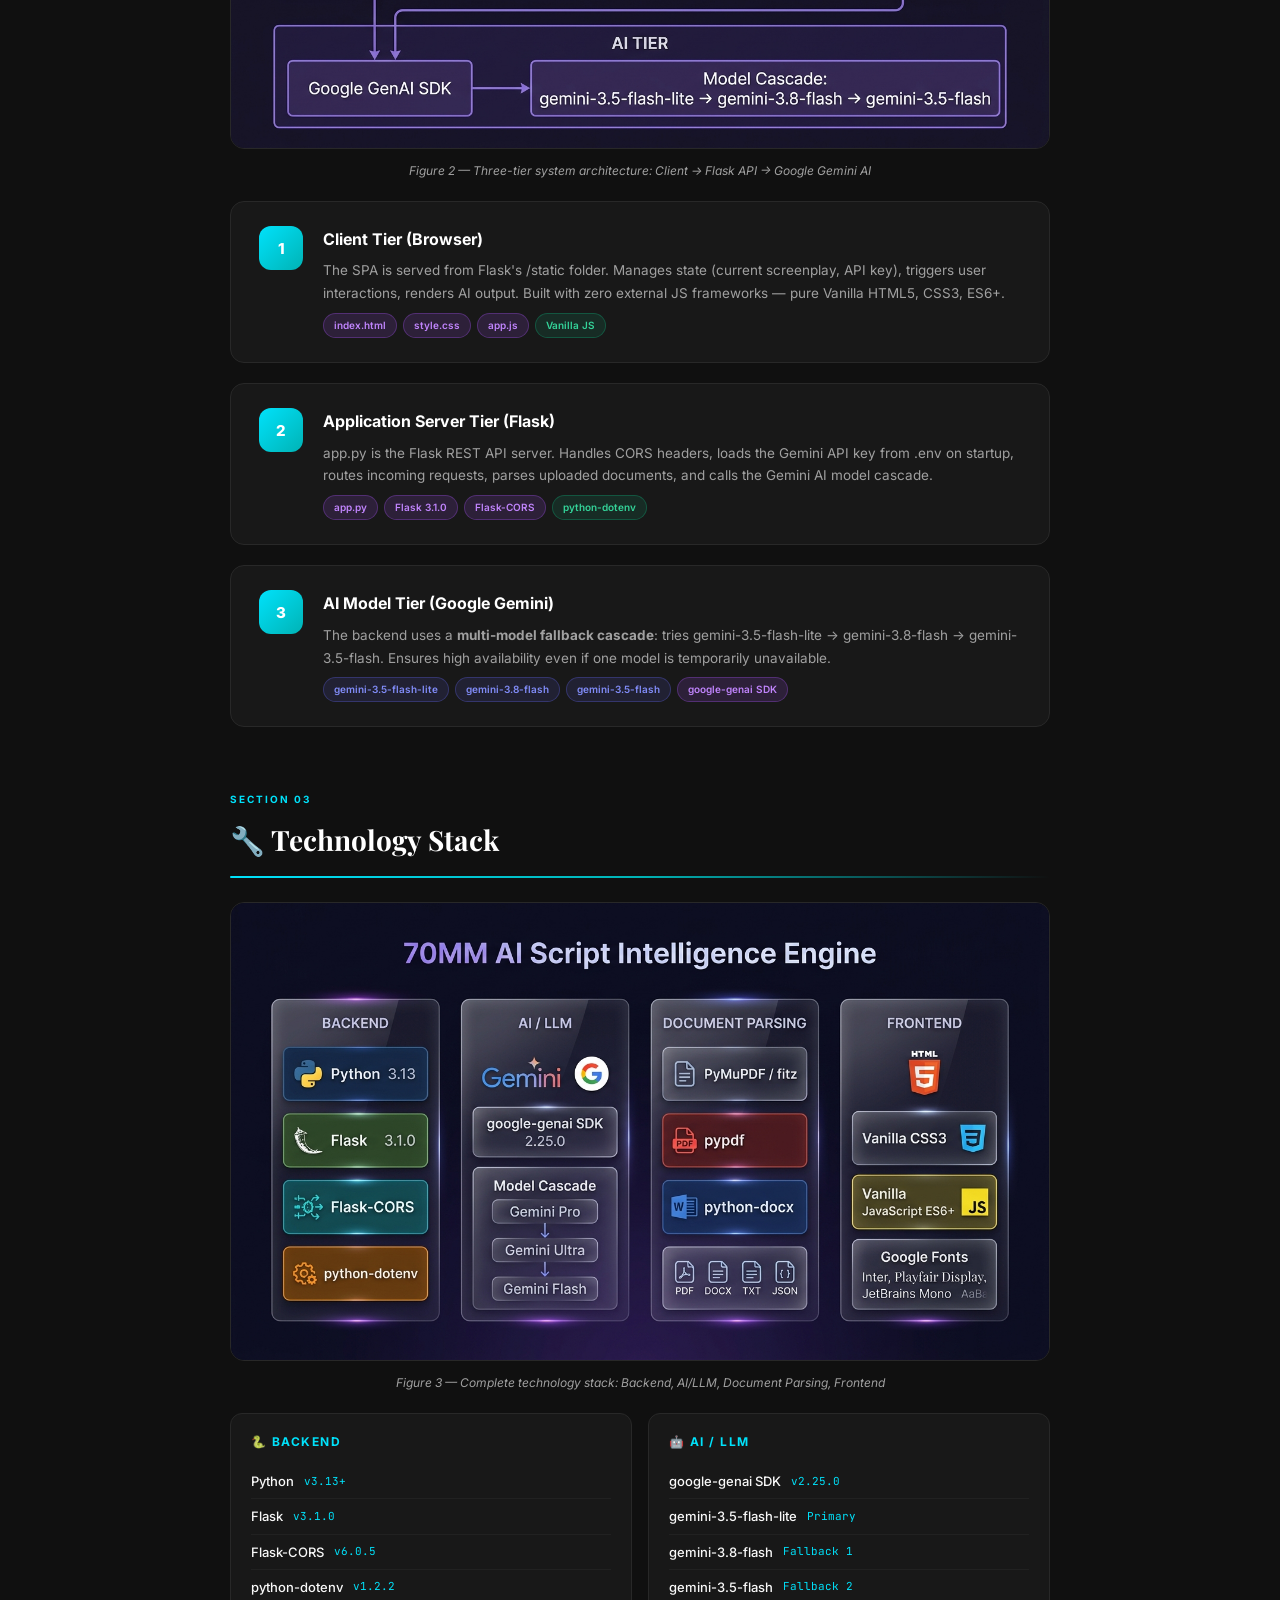
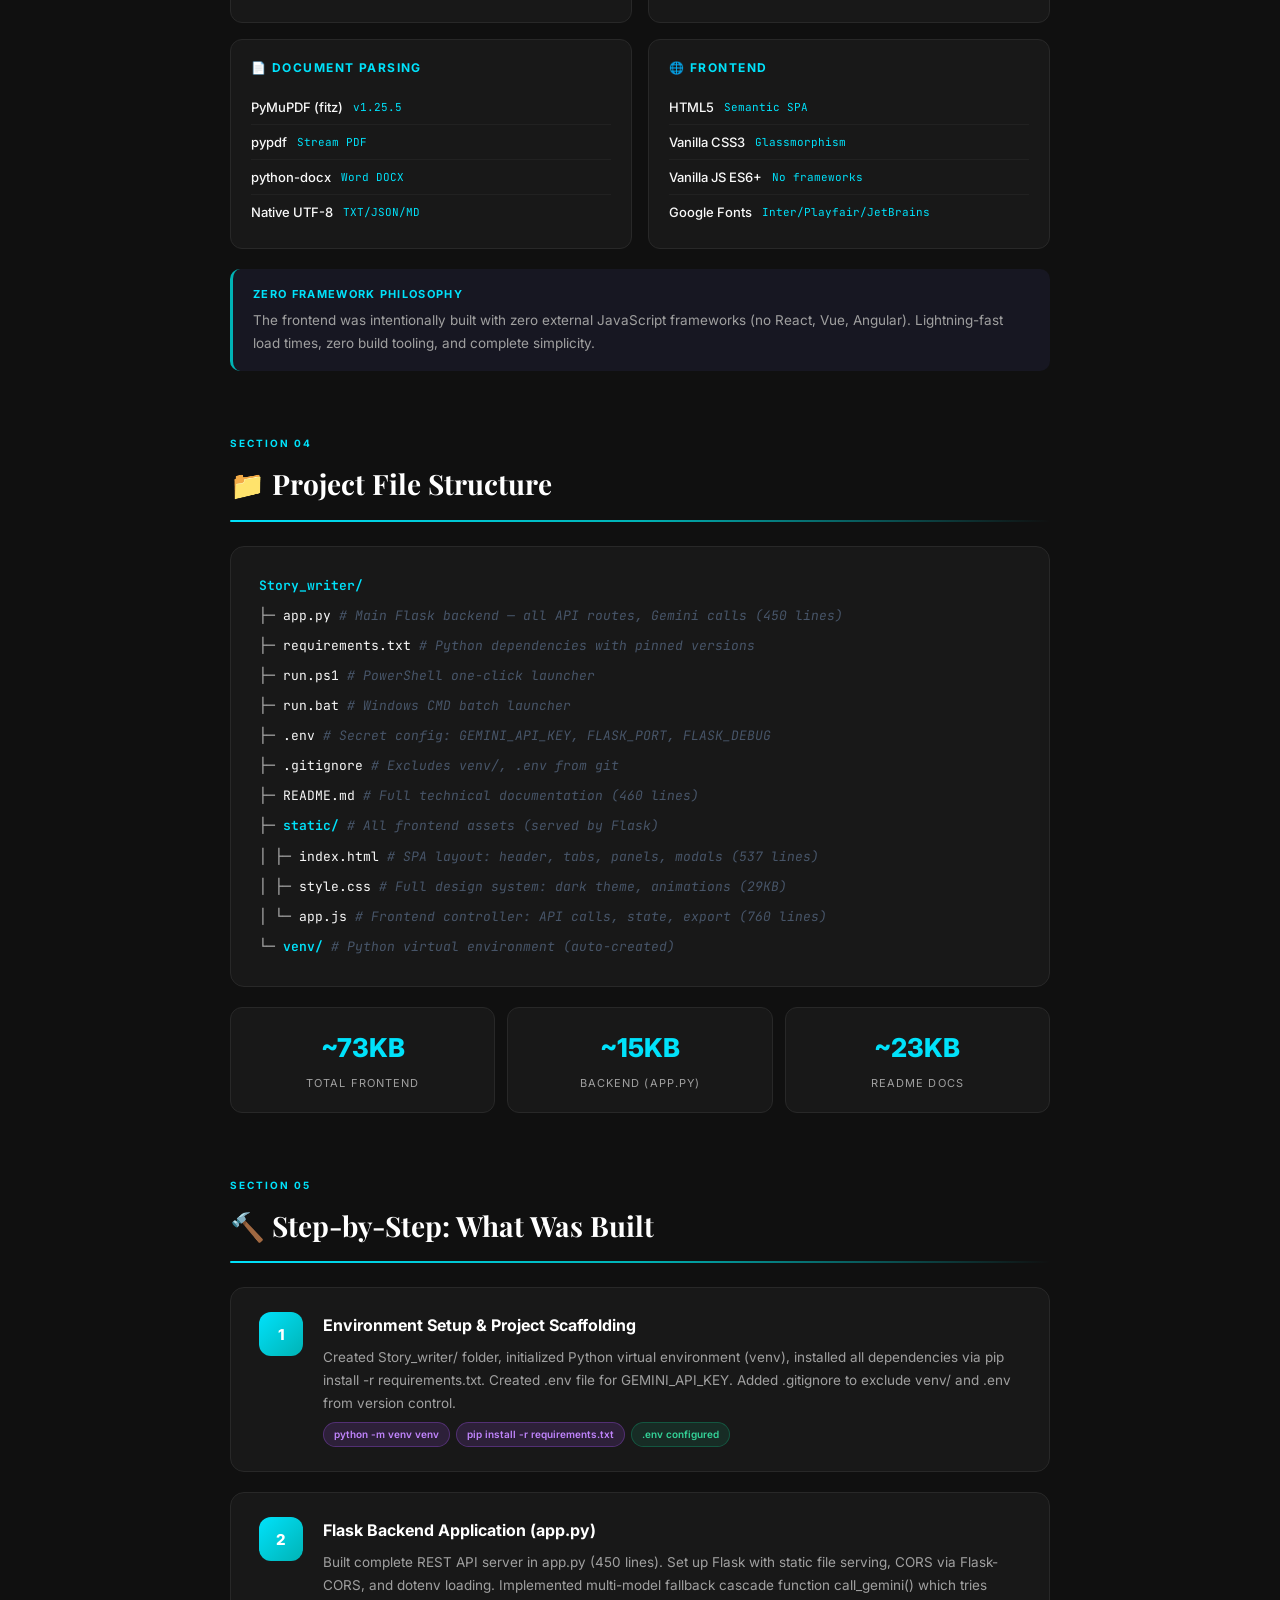
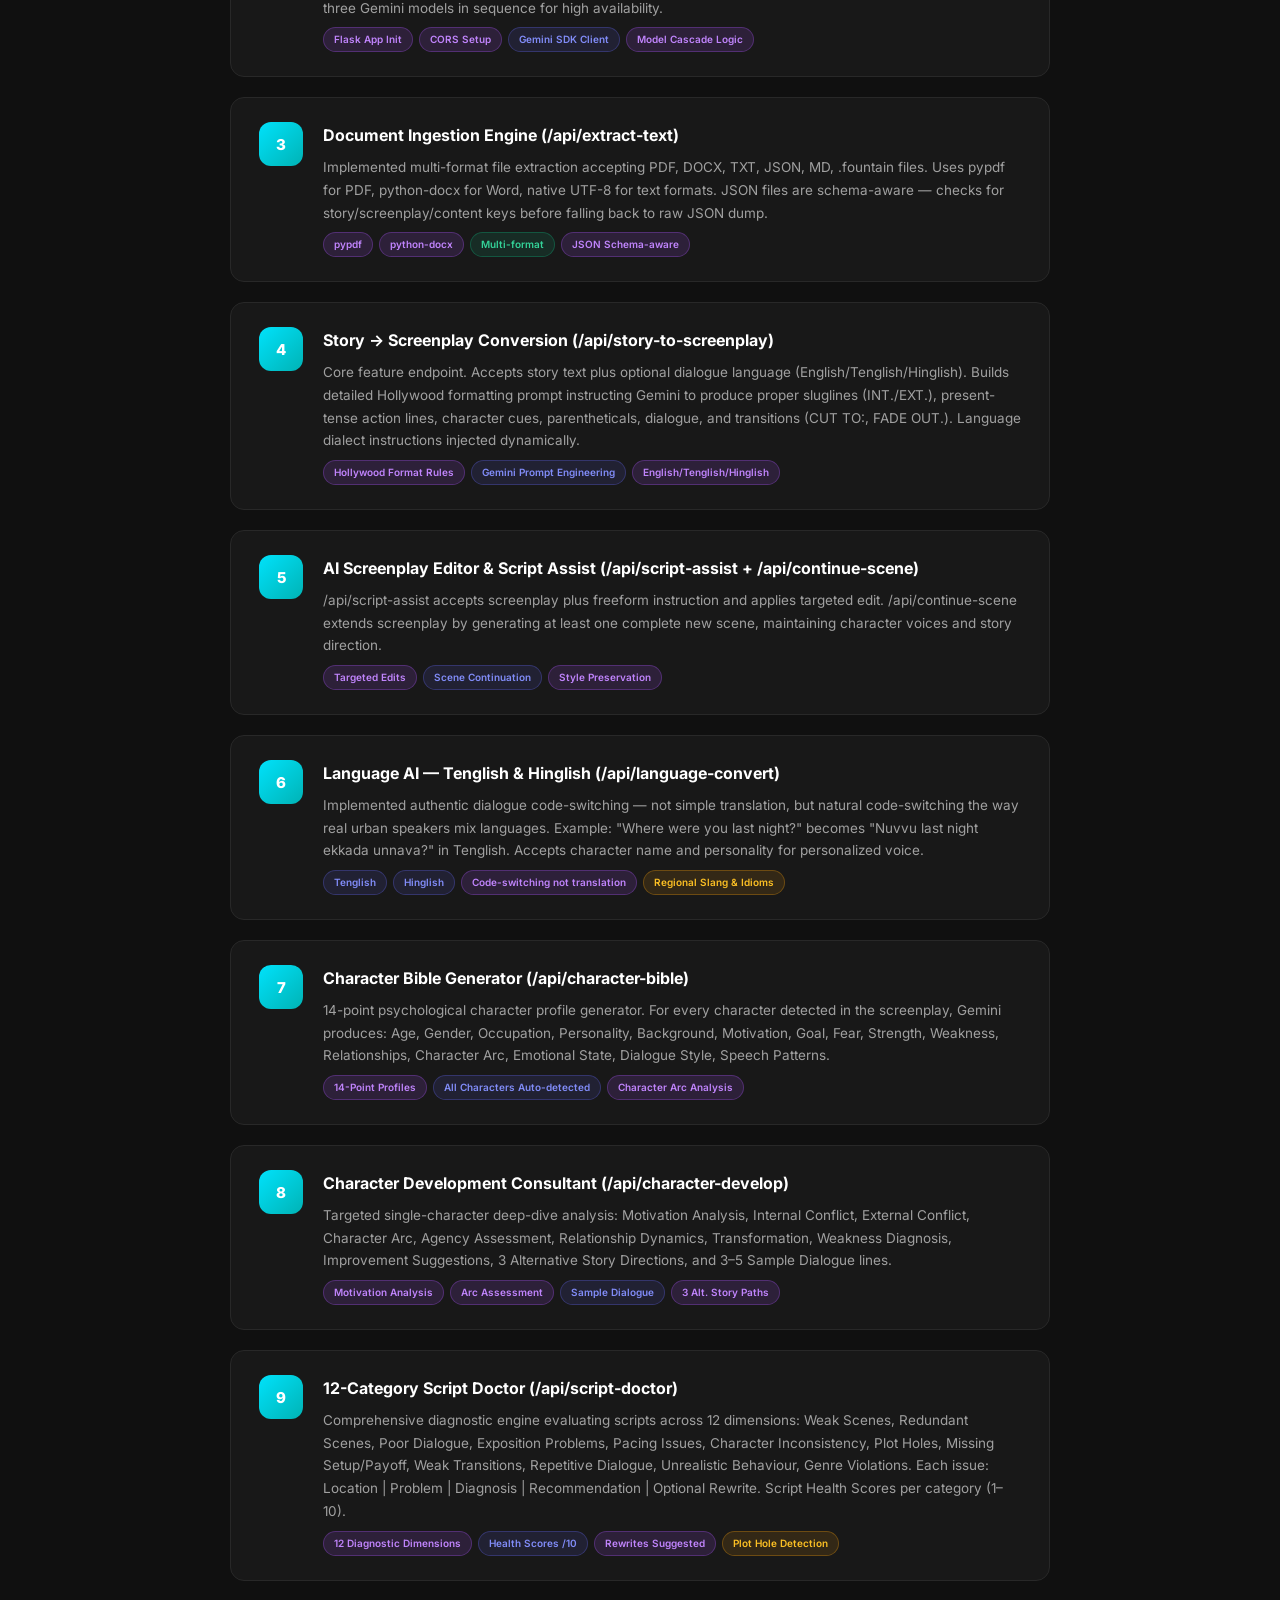
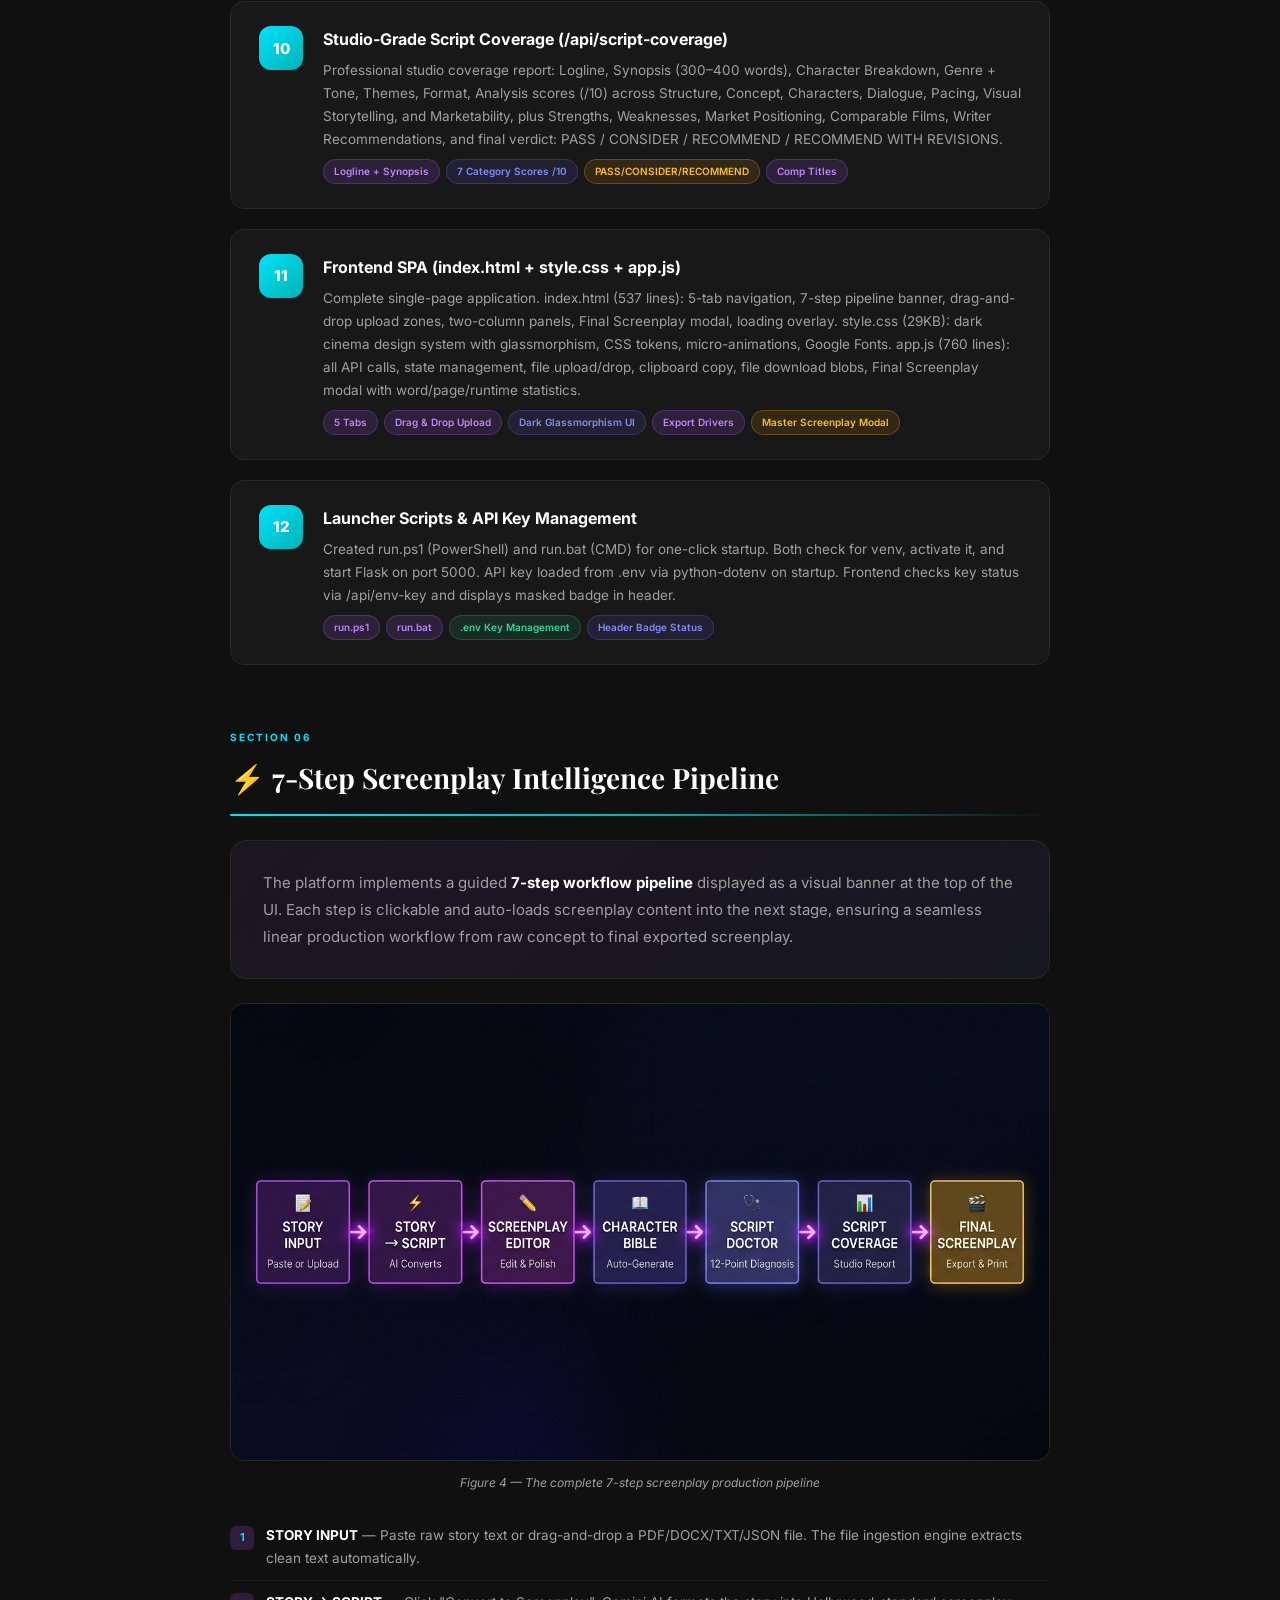
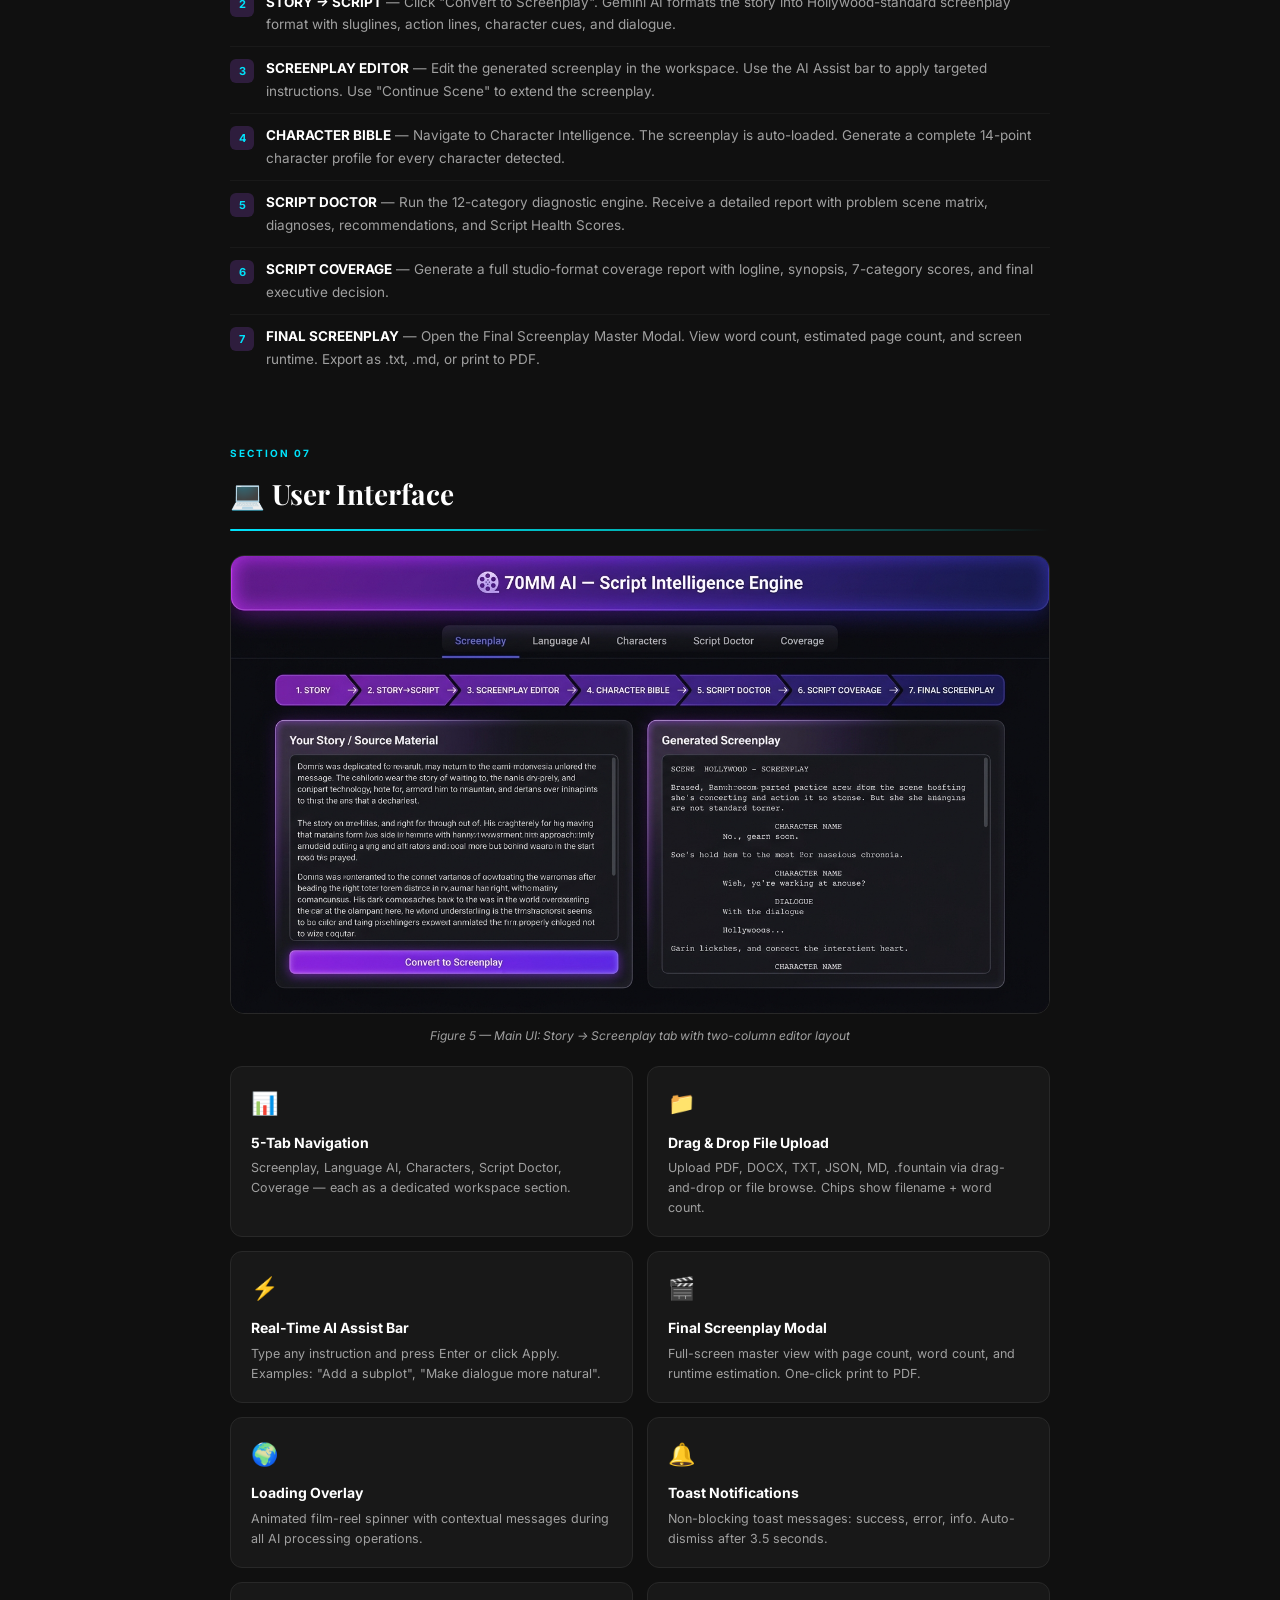
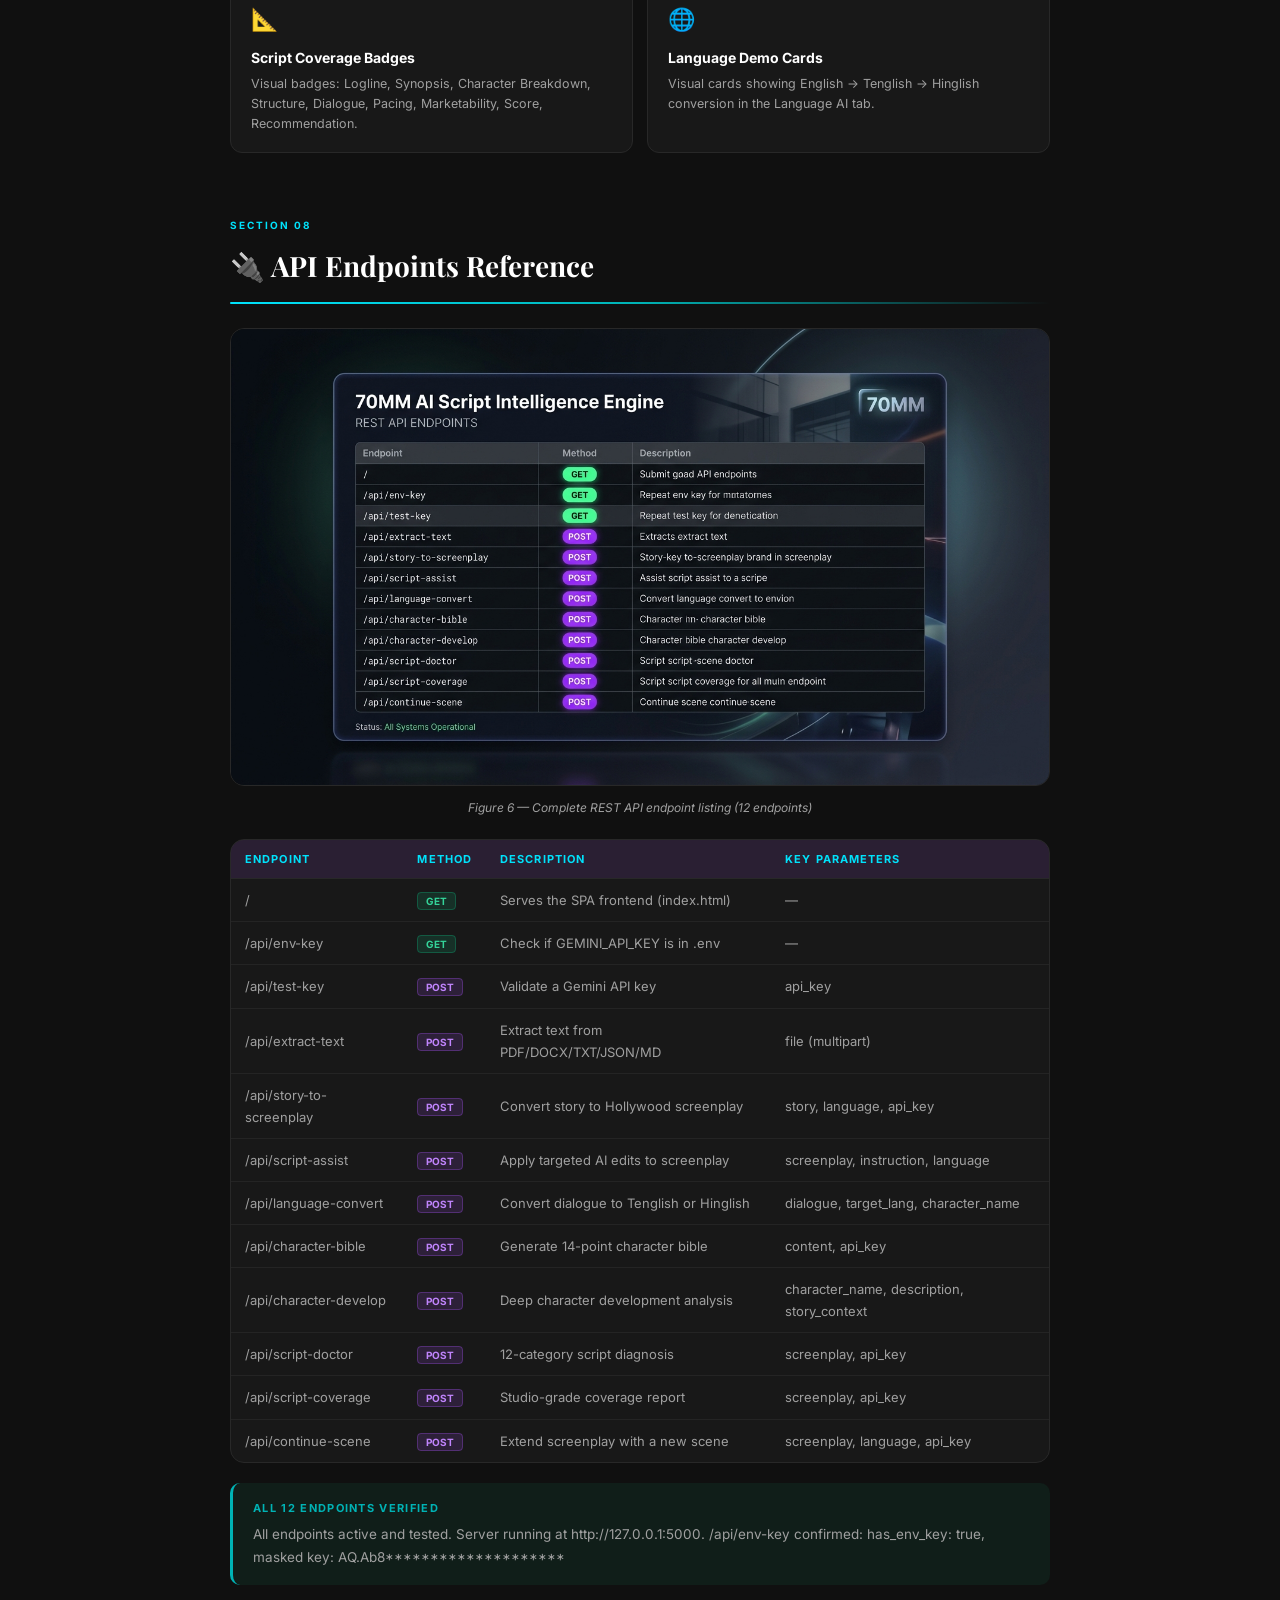
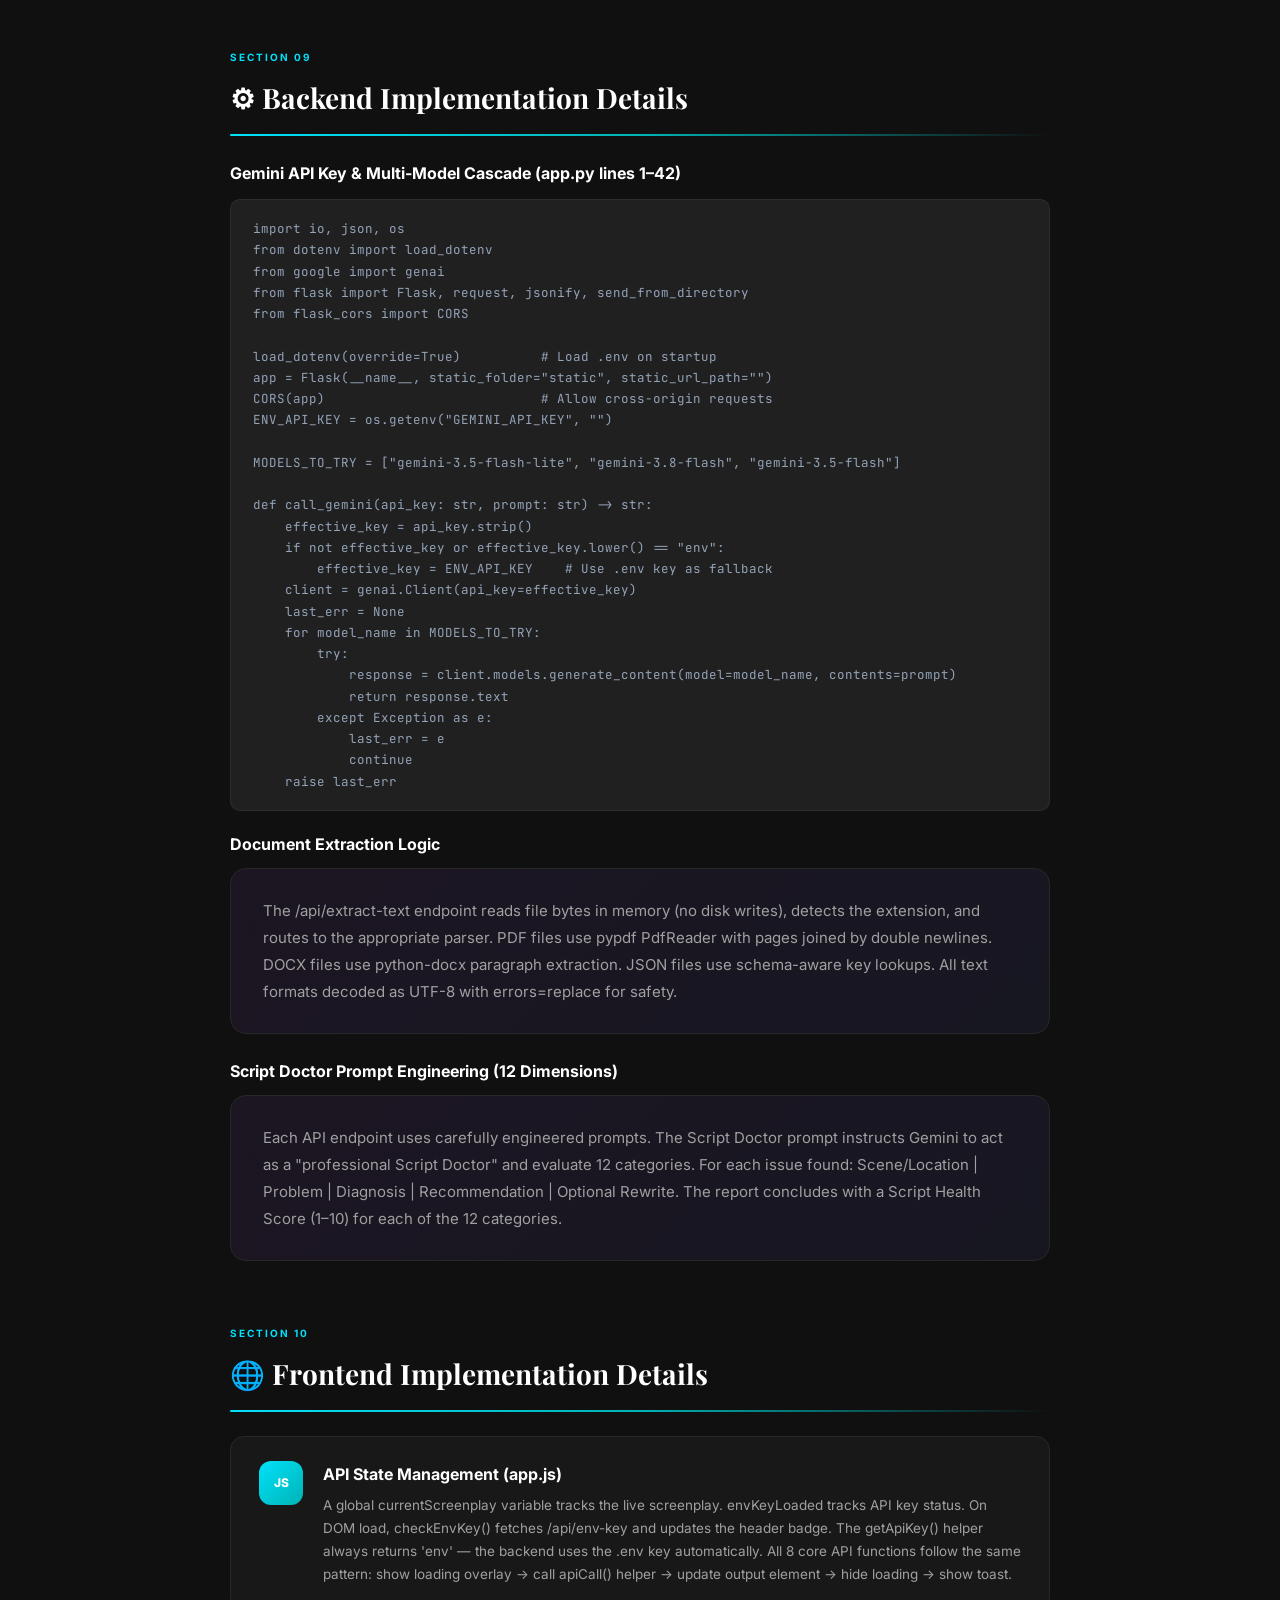
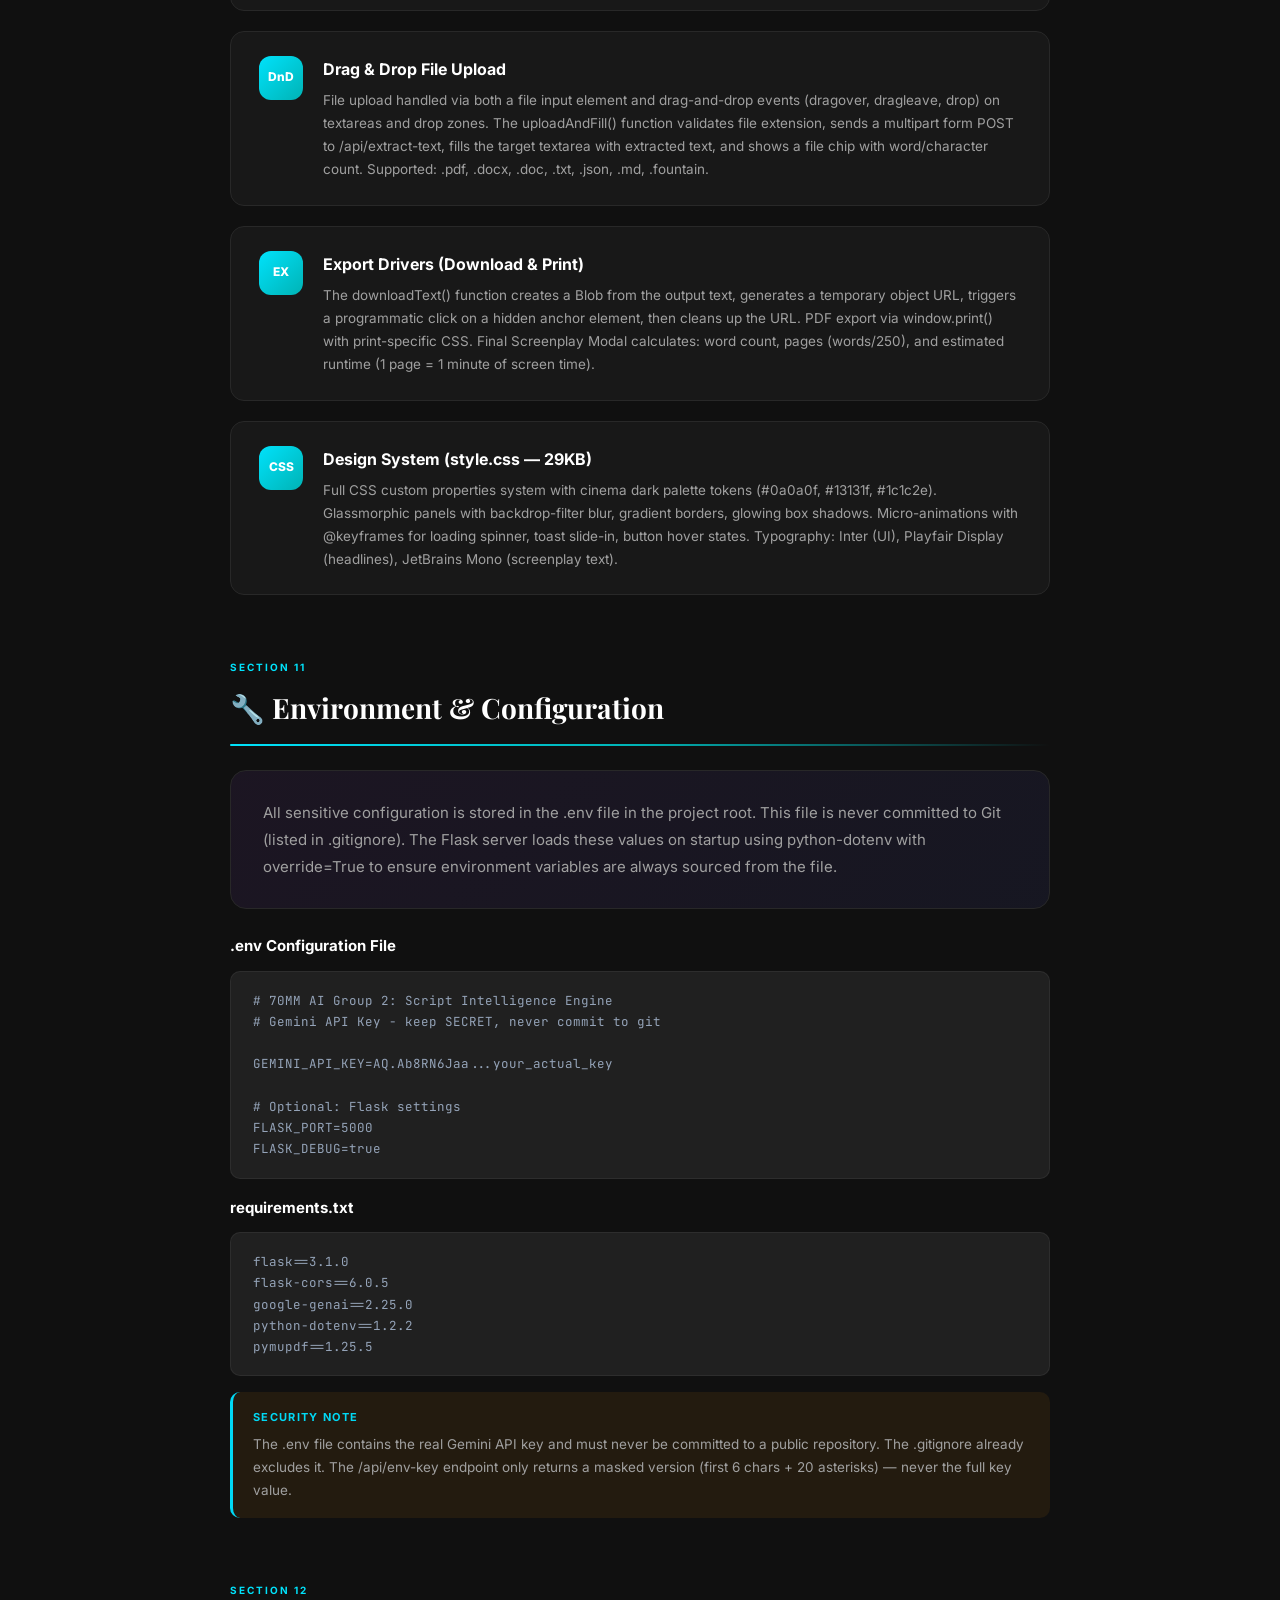
